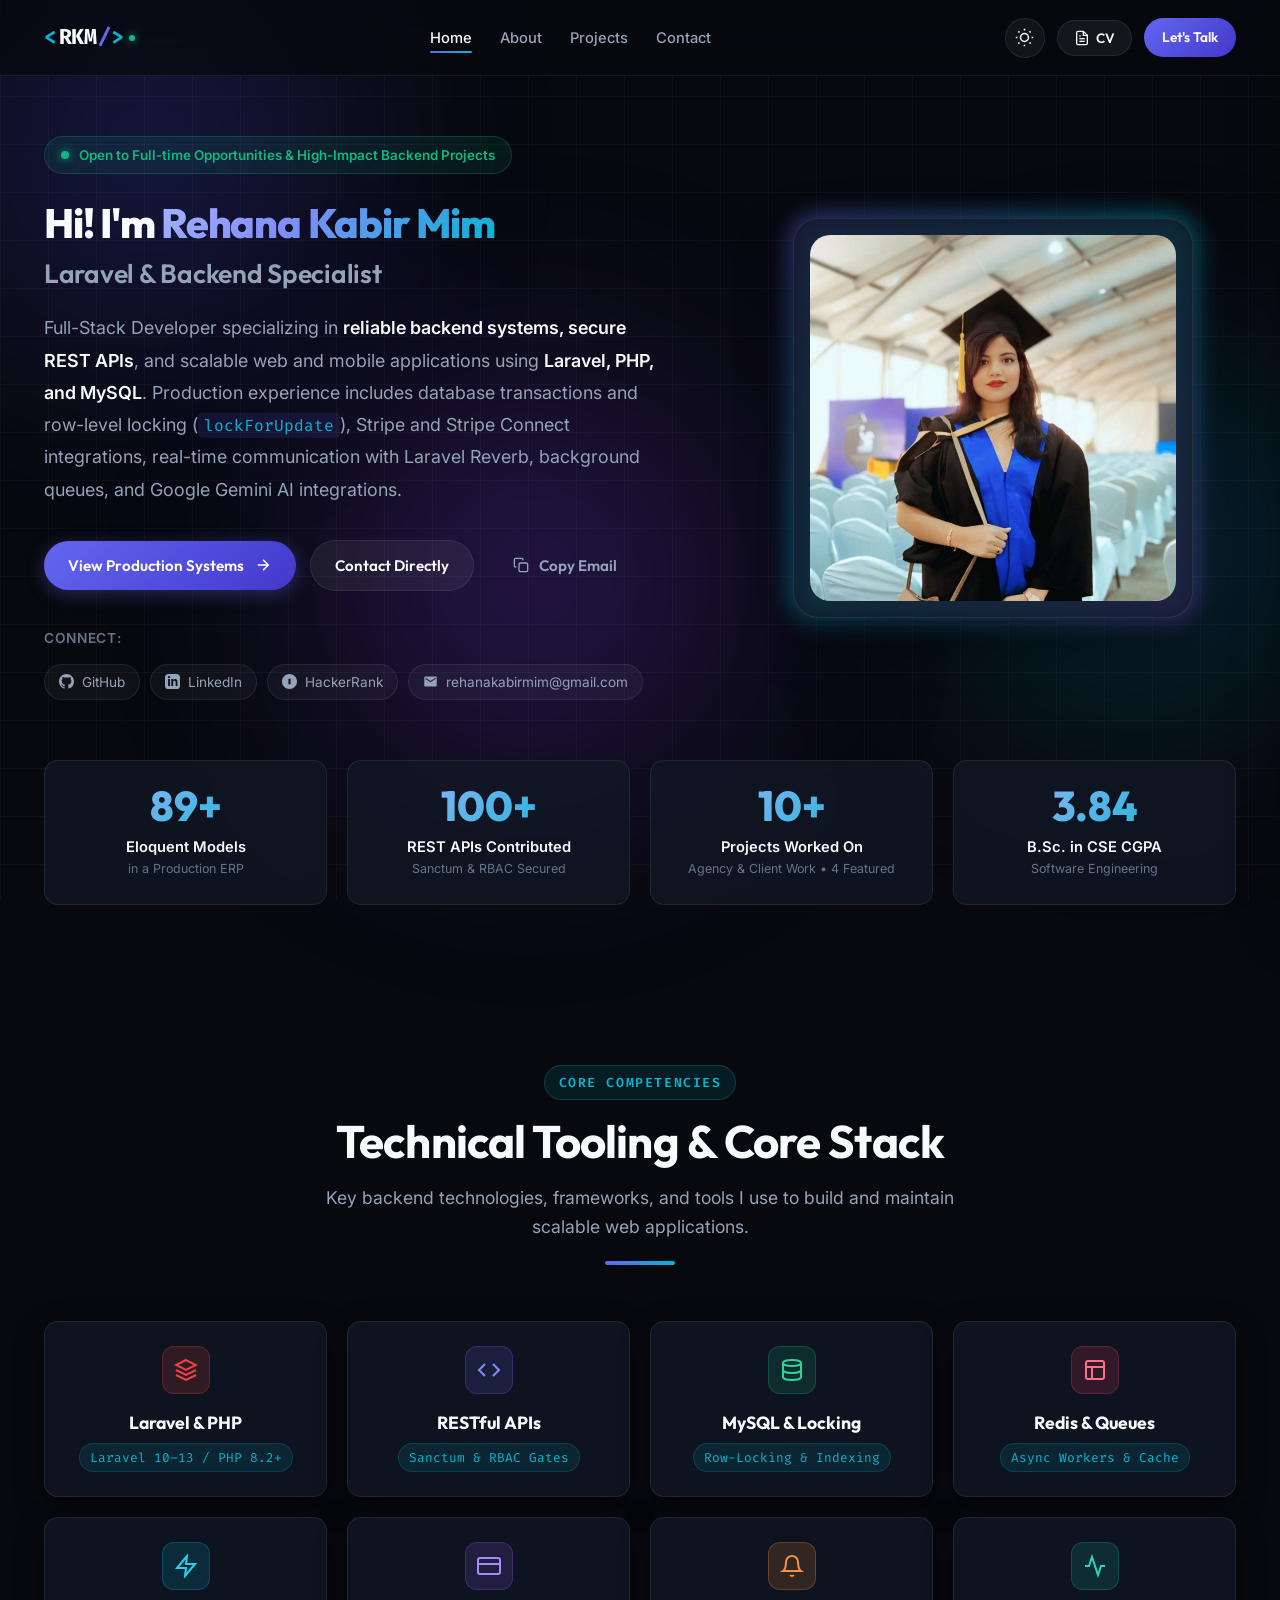
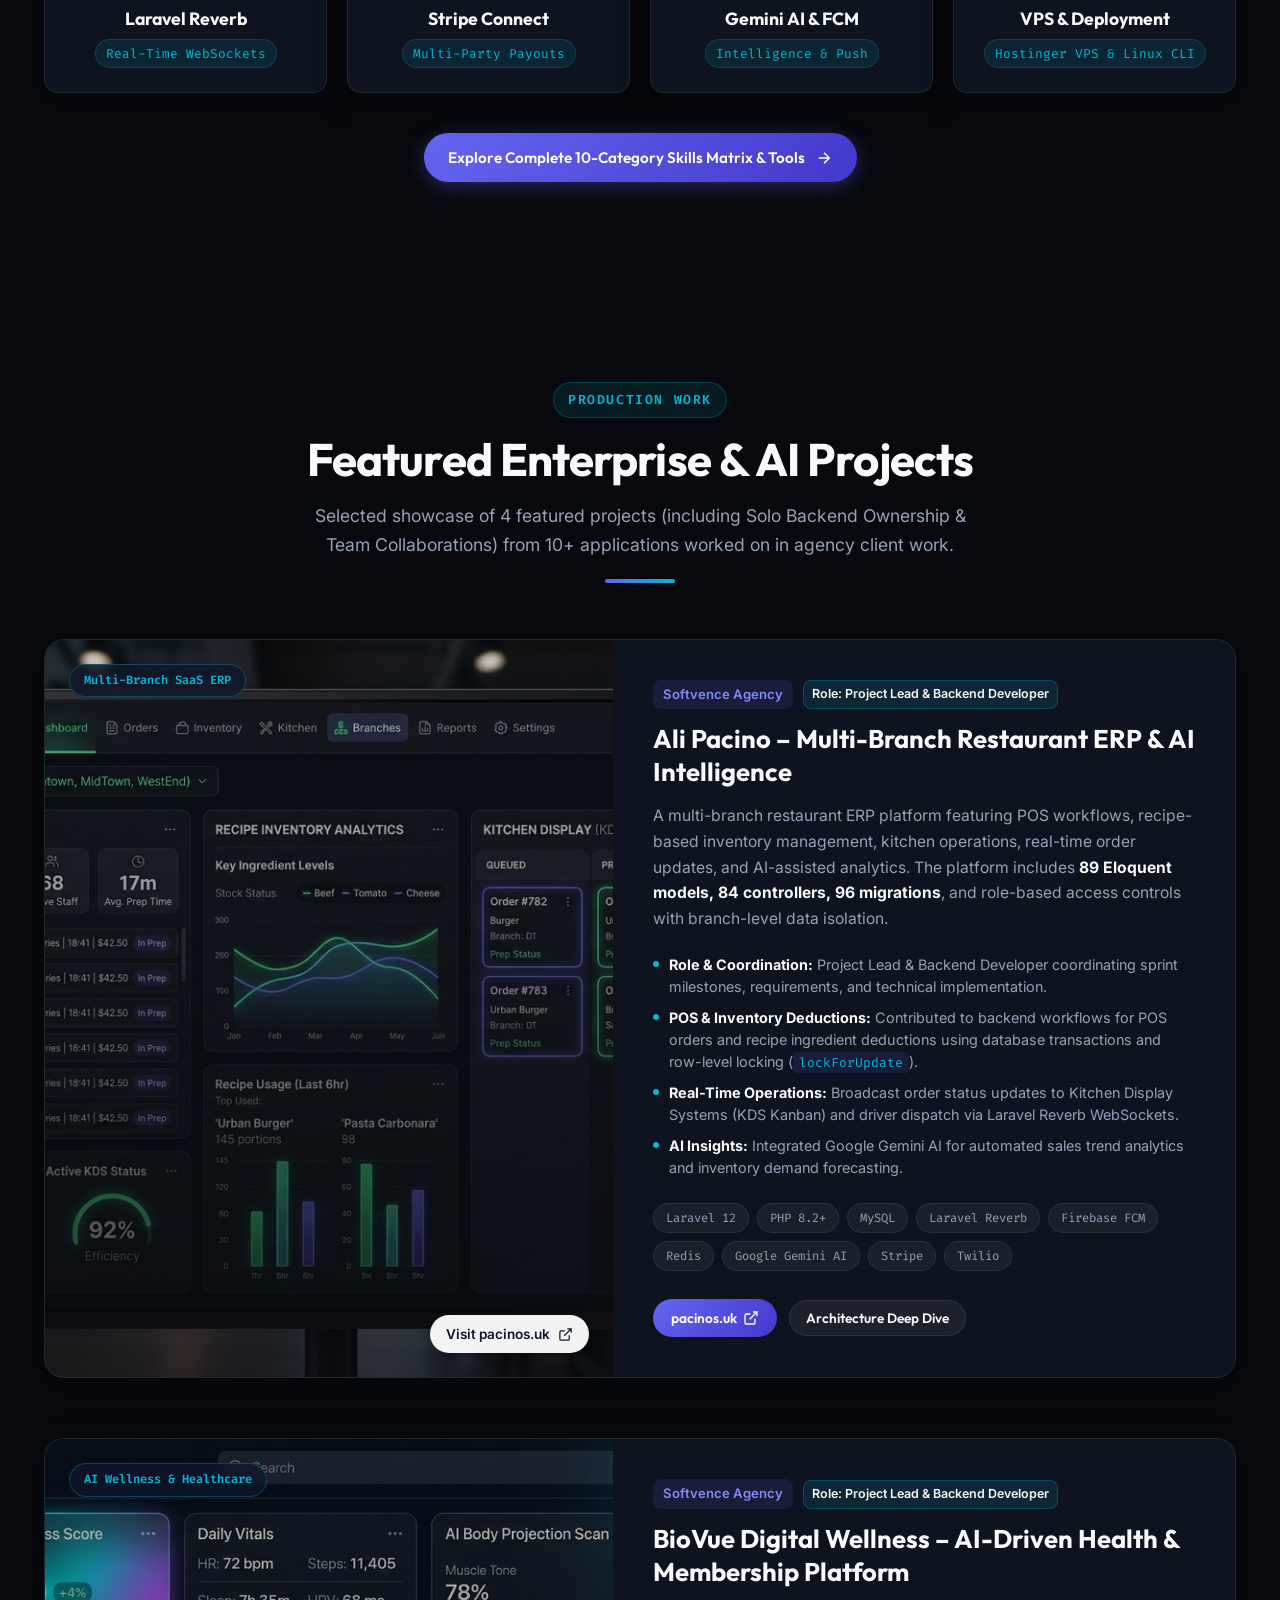
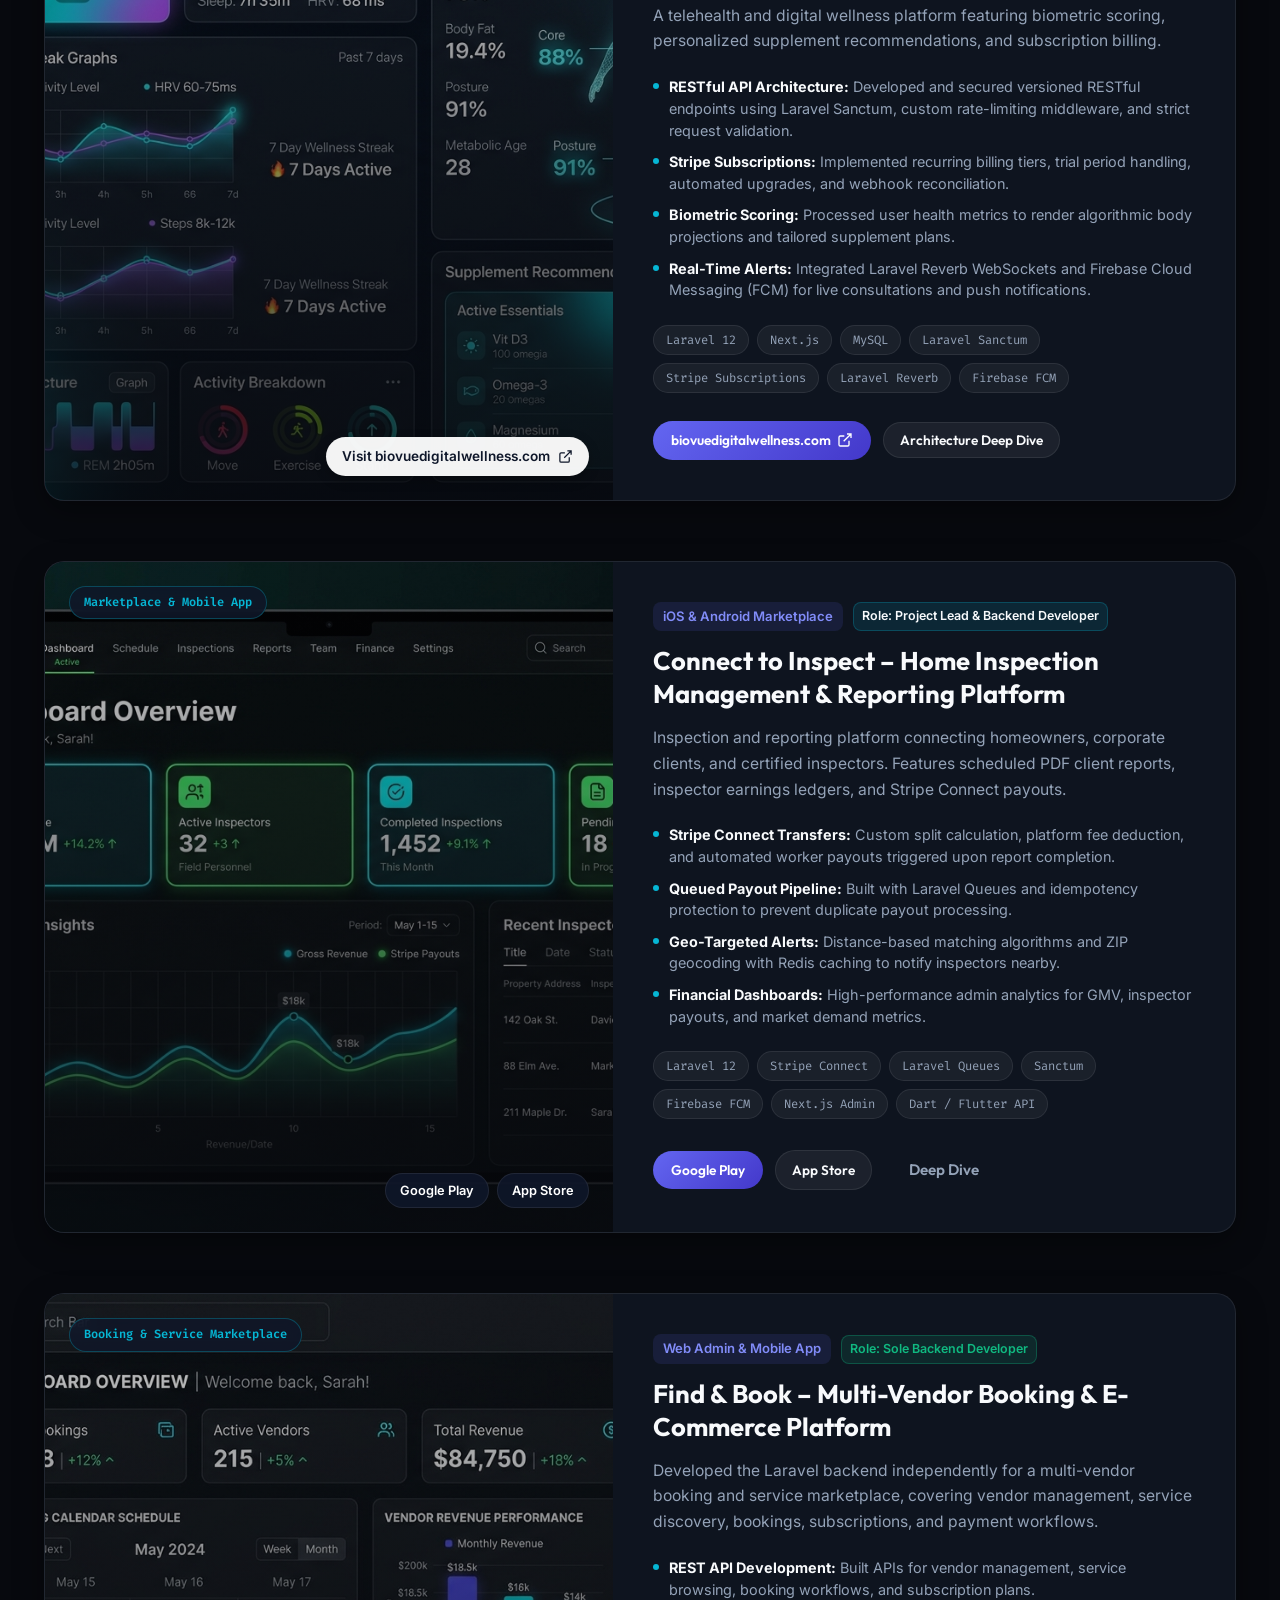
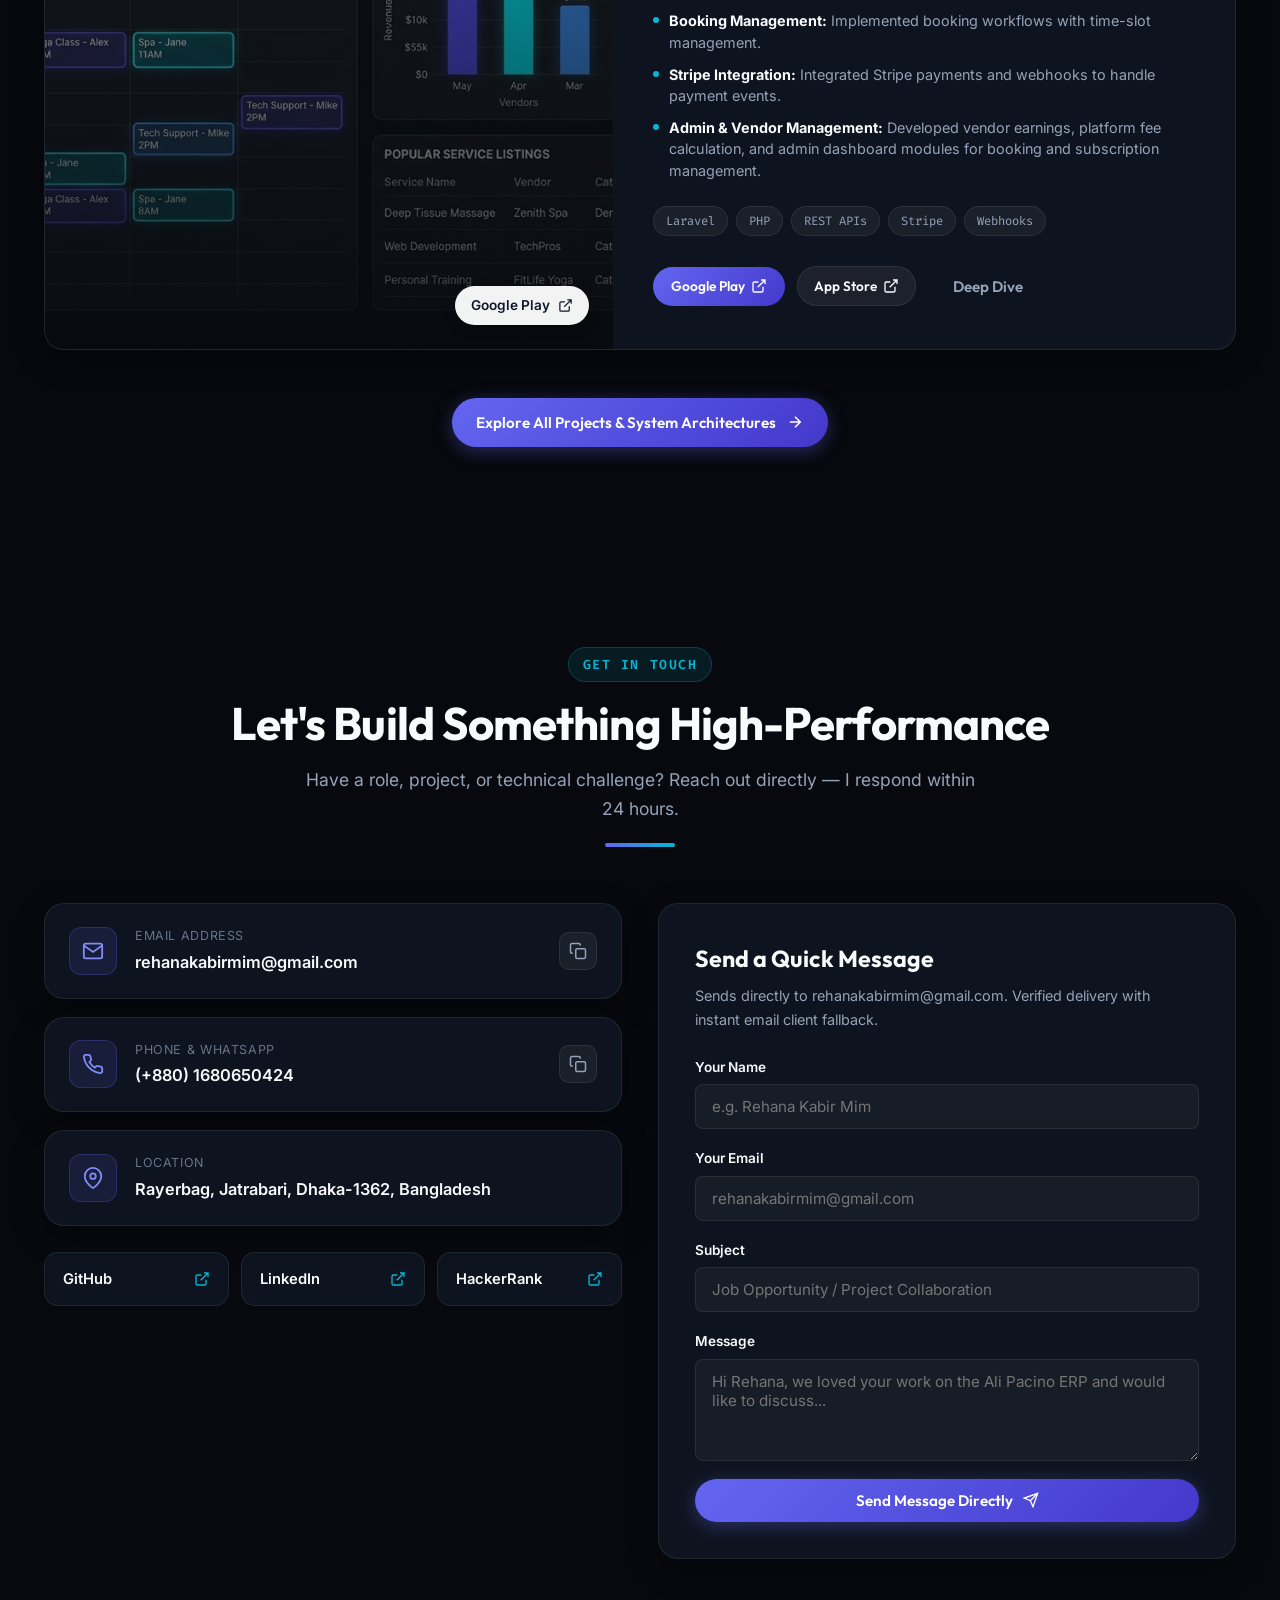
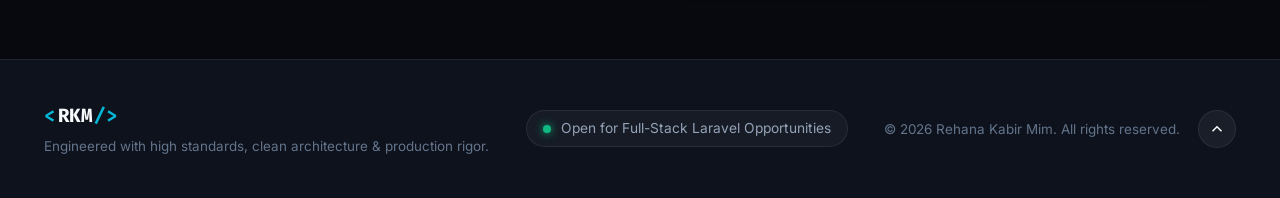
==== index.html @ 61c9c4a6 "first commit" ====
<!DOCTYPE html>
<html lang="en" data-theme="dark">
<head>
  <script>
    (function() {
      try {
        var theme = localStorage.getItem('rkm_theme_v2') || 'dark';
        document.documentElement.setAttribute('data-theme', theme);
      } catch (e) {
        document.documentElement.setAttribute('data-theme', 'dark');
      }
    })();
  </script>
  <meta charset="UTF-8">
  <meta name="viewport" content="width=device-width, initial-scale=1.0">
  <title>Rehana Kabir Mim | Full-Stack & Laravel Backend Specialist</title>
  <meta name="description" content="Portfolio of Rehana Kabir Mim - Full-Stack Developer specializing in PHP, Laravel, REST APIs, MySQL, Stripe Connect, Laravel Reverb, Redis, and AI Integrations.">
  <meta name="keywords" content="Rehana Kabir Mim, Laravel Developer, PHP Developer, Full-Stack Developer, Backend Engineer, REST API, Stripe Connect, Laravel Reverb, MySQL, Dhaka, Bangladesh">
  <meta name="author" content="Rehana Kabir Mim">

  <link rel="canonical" href="https://rehanakabirmim.github.io/portfolio_up/">

  <!-- Open Graph / Meta for Social Sharing -->
  <meta property="og:type" content="website">
  <meta property="og:url" content="https://rehanakabirmim.github.io/portfolio_up/">
  <meta property="og:title" content="Rehana Kabir Mim | Full-Stack & Laravel Backend Specialist">
  <meta property="og:description" content="Production-ready Laravel Backends, Real-time Systems, Stripe Connect, and Scalable APIs.">
  <meta property="og:image" content="https://rehanakabirmim.github.io/portfolio_up/assets/images/avatar.jpg">

  <!-- Twitter Card Tags -->
  <meta name="twitter:card" content="summary_large_image">
  <meta name="twitter:url" content="https://rehanakabirmim.github.io/portfolio_up/">
  <meta name="twitter:title" content="Rehana Kabir Mim | Full-Stack & Laravel Backend Specialist">
  <meta name="twitter:description" content="Production-ready Laravel Backends, Real-time Systems, Stripe Connect, and Scalable APIs.">
  <meta name="twitter:image" content="https://rehanakabirmim.github.io/portfolio_up/assets/images/avatar.jpg">

  <!-- Favicon -->
  <link rel="icon" type="image/svg+xml" href="data:image/svg+xml,<svg xmlns='http://www.w3.org/2000/svg' viewBox='0 0 100 100'><text y='.9em' font-size='85' font-weight='bold' fill='%236366f1'>&lt;M/&gt;</text></svg>">

  <!-- Google Fonts -->
  <link rel="preconnect" href="https://fonts.googleapis.com">
  <link rel="preconnect" href="https://fonts.gstatic.com" crossorigin>
  <link href="https://fonts.googleapis.com/css2?family=Fira+Code:wght@400;500;600&family=Inter:wght@300;400;500;600;700&family=Outfit:wght@500;600;700;800&display=swap" rel="stylesheet">

  <!-- Main Stylesheet -->
  <link rel="stylesheet" href="style.css">

  <!-- JSON-LD Structured Data for SEO -->
  <script type="application/ld+json">
  {
    "@context": "https://schema.org",
    "@type": "Person",
    "name": "Rehana Kabir Mim",
    "jobTitle": "Full-Stack Developer | Laravel & Backend Specialist",
    "address": {
      "@type": "PostalAddress",
      "addressLocality": "Dhaka",
      "addressRegion": "Dhaka-1362",
      "addressCountry": "Bangladesh"
    },
    "email": "rehanakabirmim@gmail.com",
    "telephone": "+8801680650424",
    "url": "https://rehanakabirmim.github.io/portfolio_up/",
    "sameAs": [
      "https://github.com/rehanakabirmim",
      "https://www.linkedin.com/in/rehana-kabir-mim-63bb6623a",
      "https://www.hackerrank.com/rehanakabirmim"
    ],
    "alumniOf": {
      "@type": "CollegeOrUniversity",
      "name": "Stamford University Bangladesh"
    }
  }
  </script>
</head>
<body>
  <!-- Ambient Background Canvas / Gradients -->
  <div class="ambient-glow glow-1" aria-hidden="true"></div>
  <div class="ambient-glow glow-2" aria-hidden="true"></div>
  <div class="ambient-glow glow-3" aria-hidden="true"></div>
  <div class="bg-grid-pattern" aria-hidden="true"></div>

  <!-- HEADER / NAVBAR -->
  <header class="site-header" id="header">
    <div class="container header-container">
      <a href="#hero" class="brand-logo" id="brand-logo" aria-label="Rehana Kabir Mim Home">
        <span class="logo-bracket">&lt;</span>
        <span class="logo-text">RKM</span>
        <span class="logo-slash">/</span>
        <span class="logo-bracket">&gt;</span>
        <span class="logo-pulse" aria-hidden="true"></span>
      </a>

      <!-- Desktop Navigation -->
      <nav class="nav-menu" id="nav-menu" aria-label="Main Navigation">
        <ul class="nav-list">
          <li><a href="index.html" class="nav-link active">Home</a></li>
          <li><a href="about.html" class="nav-link">About</a></li>
          <li><a href="projects.html" class="nav-link">Projects</a></li>
          <li><a href="contact.html" class="nav-link">Contact</a></li>
        </ul>
      </nav>

      <!-- Header Actions -->
      <div class="header-actions">
        <!-- Theme Toggle -->
        <button class="theme-toggle-btn" id="theme-toggle" aria-label="Toggle Light/Dark Theme">
          <svg class="sun-icon" viewBox="0 0 24 24" fill="none" stroke="currentColor" stroke-width="2"><circle cx="12" cy="12" r="5"/><path d="M12 1v2M12 21v2M4.22 4.22l1.42 1.42M18.36 18.36l1.42 1.42M1 12h2M21 12h2M4.22 19.78l1.42-1.42M18.36 5.64l1.42-1.42"/></svg>
          <svg class="moon-icon" viewBox="0 0 24 24" fill="none" stroke="currentColor" stroke-width="2"><path d="M21 12.79A9 9 0 1111.21 3 7 7 0 0021 12.79z"/></svg>
        </button>

        <!-- Quick Resume Modal Trigger -->
        <button class="btn btn-secondary-sm" id="view-resume-btn">
          <svg class="icon-sm" viewBox="0 0 24 24" fill="none" stroke="currentColor" stroke-width="2"><path d="M14 2H6a2 2 0 0 0-2 2v16a2 2 0 0 0 2 2h12a2 2 0 0 0 2-2V8z"/><polyline points="14 2 14 8 20 8"/><line x1="16" y1="13" x2="8" y2="13"/><line x1="16" y1="17" x2="8" y2="17"/><polyline points="10 9 9 9 8 9"/></svg>
          <span>CV</span>
        </button>

        <a href="contact.html" class="btn btn-primary-sm">
          <span>Let's Talk</span>
        </a>

        <!-- Mobile Hamburger Toggle -->
        <button class="hamburger-btn" id="hamburger-btn" aria-label="Open Mobile Menu" aria-expanded="false">
          <span class="bar"></span>
          <span class="bar"></span>
          <span class="bar"></span>
        </button>
      </div>
    </div>
  </header>

  <!-- Mobile Drawer Menu -->
  <div class="mobile-drawer" id="mobile-drawer" role="dialog" aria-modal="true" aria-label="Mobile Navigation Menu" aria-hidden="true">
    <div class="drawer-header">
      <div class="brand-logo">
        <span class="logo-bracket">&lt;</span><span class="logo-text">RKM</span><span class="logo-bracket">/&gt;</span>
      </div>
      <button class="close-drawer-btn" id="close-drawer-btn" aria-label="Close menu">&times;</button>
    </div>
    <ul class="mobile-nav-list">
      <li><a href="index.html" class="mobile-nav-link active">Home</a></li>
      <li><a href="about.html" class="mobile-nav-link">About</a></li>
      <li><a href="projects.html" class="mobile-nav-link">Projects</a></li>
      <li><a href="contact.html" class="mobile-nav-link">Contact</a></li>
    </ul>
    <div class="drawer-footer">
      <button class="btn btn-primary w-full" id="mobile-resume-btn">View Full Resume</button>
      <div class="drawer-socials">
        <a href="https://github.com/rehanakabirmim" target="_blank" rel="noopener" aria-label="GitHub">GitHub</a>
        <a href="https://www.linkedin.com/in/rehana-kabir-mim-63bb6623a" target="_blank" rel="noopener" aria-label="LinkedIn">LinkedIn</a>
      </div>
    </div>
  </div>
  <div class="drawer-overlay" id="drawer-overlay"></div>

  <!-- MAIN CONTENT -->
  <main>
    <!-- HERO SECTION -->
    <section class="hero-section" id="hero">
      <div class="container hero-container">
        <div class="hero-content">
          <!-- Availability Tag -->
          <div class="status-badge">
            <span class="status-dot"></span>
            <span class="status-text">Open to Full-time Opportunities & High-Impact Backend Projects</span>
          </div>

          <h1 class="hero-title">
            <span class="hero-title-name">Hi! I'm <span class="gradient-text">Rehana Kabir Mim</span></span>
            <span class="sub-headline">Laravel & Backend Specialist</span>
          </h1>

          <p class="hero-desc">
            Full-Stack Developer specializing in <strong>reliable backend systems, secure REST APIs</strong>, and scalable web and mobile applications using <strong>Laravel, PHP, and MySQL</strong>. Production experience includes database transactions and row-level locking (<code>lockForUpdate</code>), Stripe and Stripe Connect integrations, real-time communication with Laravel Reverb, background queues, and Google Gemini AI integrations.
          </p>

          <!-- Action Buttons -->
          <div class="hero-cta-group">
            <a href="projects.html" class="btn btn-primary btn-glow">
              <span>View Production Systems</span>
              <svg class="btn-arrow" viewBox="0 0 24 24" fill="none" stroke="currentColor" stroke-width="2"><path d="M5 12h14M12 5l7 7-7 7"/></svg>
            </a>
            <a href="contact.html" class="btn btn-secondary">
              <span>Contact Directly</span>
            </a>
            <button class="btn btn-ghost" id="quick-copy-email-btn" title="Click to copy email">
              <svg class="icon-sm" viewBox="0 0 24 24" fill="none" stroke="currentColor" stroke-width="2"><rect x="9" y="9" width="13" height="13" rx="2" ry="2"/><path d="M5 15H4a2 2 0 0 1-2-2V4a2 2 0 0 1 2-2h9a2 2 0 0 1 2 2v1"/></svg>
              <span>Copy Email</span>
            </button>
          </div>

          <!-- Social Links Strip -->
          <div class="hero-social-strip">
            <span class="social-label">Connect:</span>
            <div class="social-links">
              <a href="https://github.com/rehanakabirmim" target="_blank" rel="noopener" class="social-pill" title="GitHub Profile">
                <svg viewBox="0 0 24 24" fill="currentColor"><path d="M12 0C5.37 0 0 5.37 0 12c0 5.31 3.435 9.795 8.205 11.385.6.105.825-.255.825-.57 0-.285-.015-1.23-.015-2.235-3.015.555-3.795-.735-4.035-1.41-.135-.345-.72-1.41-1.23-1.695-.42-.225-1.02-.78-.015-.795.945-.015 1.62.87 1.845 1.23 1.08 1.815 2.805 1.305 3.495.99.105-.78.42-1.305.765-1.605-2.67-.3-5.46-1.335-5.46-5.925 0-1.305.465-2.385 1.23-3.225-.12-.3-.54-1.53.12-3.18 0 0 1.005-.315 3.3 1.23.96-.27 1.98-.405 3-.405s2.04.135 3 .405c2.295-1.56 3.3-1.23 3.3-1.23.66 1.65.24 2.88.12 3.18.765.84 1.23 1.905 1.23 3.225 0 4.605-2.805 5.625-5.475 5.925.435.375.81 1.095.81 2.22 0 1.605-.015 2.895-.015 3.3 0 .315.225.69.825.57A12.02 12.02 0 0024 12c0-6.63-5.37-12-12-12z"/></svg>
                <span>GitHub</span>
              </a>
              <a href="https://www.linkedin.com/in/rehana-kabir-mim-63bb6623a" target="_blank" rel="noopener" class="social-pill" title="LinkedIn Profile">
                <svg viewBox="0 0 24 24" fill="currentColor"><path d="M19 0h-14c-2.761 0-5 2.239-5 5v14c0 2.761 2.239 5 5 5h14c2.762 0 5-2.239 5-5v-14c0-2.761-2.238-5-5-5zm-11 19h-3v-11h3v11zm-1.5-12.268c-.966 0-1.75-.79-1.75-1.764s.784-1.764 1.75-1.764 1.75.79 1.75 1.764-.783 1.764-1.75 1.764zm13.5 12.268h-3v-5.604c0-3.368-4-3.113-4 0v5.604h-3v-11h3v1.765c1.396-2.586 7-2.777 7 2.476v6.759z"/></svg>
                <span>LinkedIn</span>
              </a>
              <a href="https://www.hackerrank.com/rehanakabirmim" target="_blank" rel="noopener" class="social-pill" title="HackerRank Profile">
                <svg viewBox="0 0 24 24" fill="currentColor"><path d="M12 0C5.373 0 0 5.373 0 12s5.373 12 12 12 12-5.373 12-12S18.627 0 12 0zm1.757 16.242h-3.514V7.758h3.514v8.484z"/></svg>
                <span>HackerRank</span>
              </a>
              <a href="mailto:rehanakabirmim@gmail.com" class="social-pill" title="Direct Email">
                <svg viewBox="0 0 24 24" fill="currentColor"><path d="M20 4H4c-1.1 0-1.99.9-1.99 2L2 18c0 1.1.9 2 2 2h16c1.1 0 2-.9 2-2V6c0-1.1-.9-2-2-2zm0 4l-8 5-8-5V6l8 5 8-5v2z"/></svg>
                <span>rehanakabirmim@gmail.com</span>
              </a>
            </div>
          </div>
        </div>

        <!-- Hero Visual Avatar Card -->
        <div class="hero-visual">
          <div class="avatar-card-wrapper">
            <div class="avatar-border-glow"></div>
            <div class="avatar-card">
              <div class="avatar-image-box">
                <img src="assets/images/avatar.jpg" alt="Rehana Kabir Mim - Laravel Specialist" class="avatar-img" width="360" height="360" loading="eager">
              </div>
            </div>
          </div>
        </div>
      </div>

      <!-- Quick Metrics Strip -->
      <div class="container hero-stats-container">
        <div class="stats-grid">
          <div class="stat-card">
            <div class="stat-number" data-target="89">89+</div>
            <div class="stat-meta">
              <span class="stat-title">Eloquent Models</span>
              <span class="stat-sub">in a Production ERP</span>
            </div>
          </div>
          <div class="stat-card">
            <div class="stat-number" data-target="100">100+</div>
            <div class="stat-meta">
              <span class="stat-title">REST APIs Contributed</span>
              <span class="stat-sub">Sanctum & RBAC Secured</span>
            </div>
          </div>
          <div class="stat-card">
            <div class="stat-number" data-target="10">10+</div>
            <div class="stat-meta">
              <span class="stat-title">Projects Worked On</span>
              <span class="stat-sub">Agency & Client Work • 4 Featured</span>
            </div>
          </div>
          <div class="stat-card">
            <div class="stat-number">3.84</div>
            <div class="stat-meta">
              <span class="stat-title">B.Sc. in CSE CGPA</span>
              <span class="stat-sub">Software Engineering</span>
            </div>
          </div>
        </div>
      </div>
    </section>

    <!-- TECHNICAL SKILLS MATRIX -->
    <section class="section skills-section" id="skills">
      <div class="container">
        <div class="section-header text-center">
          <span class="section-tag">CORE COMPETENCIES</span>
          <h2 class="section-title">Technical Tooling & Core Stack</h2>
          <p class="section-desc">Key backend technologies, frameworks, and tools I use to build and maintain scalable web applications.</p>
          <div class="section-divider"></div>
        </div>

        <!-- Sleek Core Stack Grid -->
        <div class="core-stack-grid">
          <div class="core-stack-card glass-panel">
            <div class="core-stack-icon laravel-color">
              <svg viewBox="0 0 24 24" fill="none" stroke="currentColor" stroke-width="2"><path d="M12 2L2 7l10 5 10-5-10-5zM2 17l10 5 10-5M2 12l10 5 10-5"/></svg>
            </div>
            <h4>Laravel & PHP</h4>
            <span class="core-stack-tag">Laravel 10–13 / PHP 8.2+</span>
          </div>

          <div class="core-stack-card glass-panel">
            <div class="core-stack-icon api-color">
              <svg viewBox="0 0 24 24" fill="none" stroke="currentColor" stroke-width="2"><polyline points="16 18 22 12 16 6"/><polyline points="8 6 2 12 8 18"/></svg>
            </div>
            <h4>RESTful APIs</h4>
            <span class="core-stack-tag">Sanctum & RBAC Gates</span>
          </div>

          <div class="core-stack-card glass-panel">
            <div class="core-stack-icon db-color">
              <svg viewBox="0 0 24 24" fill="none" stroke="currentColor" stroke-width="2"><ellipse cx="12" cy="5" rx="9" ry="3"/><path d="M21 12c0 1.66-4 3-9 3s-9-1.34-9-3"/><path d="M3 5v14c0 1.66 4 3 9 3s9-1.34 9-3V5"/></svg>
            </div>
            <h4>MySQL & Locking</h4>
            <span class="core-stack-tag">Row-Locking & Indexing</span>
          </div>

          <div class="core-stack-card glass-panel">
            <div class="core-stack-icon redis-color">
              <svg viewBox="0 0 24 24" fill="none" stroke="currentColor" stroke-width="2"><rect x="3" y="3" width="18" height="18" rx="2" ry="2"/><line x1="3" y1="9" x2="21" y2="9"/><line x1="9" y1="21" x2="9" y2="9"/></svg>
            </div>
            <h4>Redis & Queues</h4>
            <span class="core-stack-tag">Async Workers & Cache</span>
          </div>

          <div class="core-stack-card glass-panel">
            <div class="core-stack-icon reverb-color">
              <svg viewBox="0 0 24 24" fill="none" stroke="currentColor" stroke-width="2"><path d="M13 2L3 14h9l-1 8 10-12h-9l1-8z"/></svg>
            </div>
            <h4>Laravel Reverb</h4>
            <span class="core-stack-tag">Real-Time WebSockets</span>
          </div>

          <div class="core-stack-card glass-panel">
            <div class="core-stack-icon stripe-color">
              <svg viewBox="0 0 24 24" fill="none" stroke="currentColor" stroke-width="2"><rect x="1" y="4" width="22" height="16" rx="2" ry="2"/><line x1="1" y1="10" x2="23" y2="10"/></svg>
            </div>
            <h4>Stripe Connect</h4>
            <span class="core-stack-tag">Multi-Party Payouts</span>
          </div>

          <div class="core-stack-card glass-panel">
            <div class="core-stack-icon fcm-color">
              <svg viewBox="0 0 24 24" fill="none" stroke="currentColor" stroke-width="2"><path d="M18 8A6 6 0 0 0 6 8c0 7-3 9-3 9h18s-3-2-3-9"/><path d="M13.73 21a2 2 0 0 1-3.46 0"/></svg>
            </div>
            <h4>Gemini AI & FCM</h4>
            <span class="core-stack-tag">Intelligence & Push</span>
          </div>

          <div class="core-stack-card glass-panel">
            <div class="core-stack-icon docker-color">
              <svg viewBox="0 0 24 24" fill="none" stroke="currentColor" stroke-width="2"><path d="M22 12h-4l-3 9L9 3l-3 9H2"/></svg>
            </div>
            <h4>VPS & Deployment</h4>
            <span class="core-stack-tag">Hostinger VPS & Linux CLI</span>
          </div>
        </div>

        <div style="margin-top: 40px;" class="text-center">
          <a href="about.html#skills" class="btn btn-primary btn-glow">
            <span>Explore Complete 10-Category Skills Matrix & Tools</span>
            <svg class="btn-arrow" viewBox="0 0 24 24" fill="none" stroke="currentColor" stroke-width="2"><path d="M5 12h14M12 5l7 7-7 7"/></svg>
          </a>
        </div>
      </div>
    </section>

    <!-- FEATURED PROJECTS SHOWCASE -->
    <section class="section projects-section" id="projects">
      <div class="container">
        <div class="section-header text-center">
          <span class="section-tag">PRODUCTION WORK</span>
          <h2 class="section-title">Featured Enterprise & AI Projects</h2>
          <p class="section-desc">Selected showcase of 4 featured projects (including Solo Backend Ownership & Team Collaborations) from 10+ applications worked on in agency client work.</p>
          <div class="section-divider"></div>
        </div>

        <div class="projects-grid">
          <!-- PROJECT 1: ALI PACINO -->
          <article class="project-card glass-panel" id="project-ali-pacino">
            <div class="project-img-box">
              <img src="assets/images/ali-pacino.jpg" alt="Ali Pacino Restaurant ERP Dashboard" class="project-img" loading="lazy">
              <div class="project-img-overlay">
                <span class="project-category-badge">Multi-Branch SaaS ERP</span>
                <a href="https://pacinos.uk/" target="_blank" rel="noopener" class="btn-live-preview" title="Visit Live Site">
                  <span>Visit pacinos.uk</span>
                  <svg viewBox="0 0 24 24" fill="none" stroke="currentColor" stroke-width="2"><path d="M18 13v6a2 2 0 0 1-2 2H5a2 2 0 0 1-2-2V8a2 2 0 0 1 2-2h6M15 3h6v6M10 14L21 3"/></svg>
                </a>
              </div>
            </div>

            <div class="project-content">
              <div class="project-meta-strip">
                <span class="company-badge">Softvence Agency</span>
                <span class="role-badge">Role: Project Lead & Backend Developer</span>
              </div>

              <h3 class="project-title">
                <a href="https://pacinos.uk/" target="_blank" rel="noopener">Ali Pacino – Multi-Branch Restaurant ERP & AI Intelligence</a>
              </h3>

              <p class="project-summary">
                A multi-branch restaurant ERP platform featuring POS workflows, recipe-based inventory management, kitchen operations, real-time order updates, and AI-assisted analytics. The platform includes <strong>89 Eloquent models, 84 controllers, 96 migrations</strong>, and role-based access controls with branch-level data isolation.
              </p>

              <!-- Key Achievements & Contribution -->
              <div class="project-highlights-box">
                <div class="highlight-bullet">
                  <span class="bullet-dot"></span>
                  <span><strong>Role & Coordination:</strong> Project Lead & Backend Developer coordinating sprint milestones, requirements, and technical implementation.</span>
                </div>
                <div class="highlight-bullet">
                  <span class="bullet-dot"></span>
                  <span><strong>POS & Inventory Deductions:</strong> Contributed to backend workflows for POS orders and recipe ingredient deductions using database transactions and row-level locking (<code>lockForUpdate</code>).</span>
                </div>
                <div class="highlight-bullet">
                  <span class="bullet-dot"></span>
                  <span><strong>Real-Time Operations:</strong> Broadcast order status updates to Kitchen Display Systems (KDS Kanban) and driver dispatch via Laravel Reverb WebSockets.</span>
                </div>
                <div class="highlight-bullet">
                  <span class="bullet-dot"></span>
                  <span><strong>AI Insights:</strong> Integrated Google Gemini AI for automated sales trend analytics and inventory demand forecasting.</span>
                </div>
              </div>

              <!-- Tech Stack Badges -->
              <div class="project-tech-stack">
                <span class="tech-pill">Laravel 12</span>
                <span class="tech-pill">PHP 8.2+</span>
                <span class="tech-pill">MySQL</span>
                <span class="tech-pill">Laravel Reverb</span>
                <span class="tech-pill">Firebase FCM</span>
                <span class="tech-pill">Redis</span>
                <span class="tech-pill">Google Gemini AI</span>
                <span class="tech-pill">Stripe</span>
                <span class="tech-pill">Twilio</span>
              </div>

              <div class="project-actions">
                <a href="https://pacinos.uk/" target="_blank" rel="noopener" class="btn btn-primary-sm">
                  <span>pacinos.uk</span>
                  <svg class="icon-sm" viewBox="0 0 24 24" fill="none" stroke="currentColor" stroke-width="2"><path d="M18 13v6a2 2 0 0 1-2 2H5a2 2 0 0 1-2-2V8a2 2 0 0 1 2-2h6M15 3h6v6M10 14L21 3"/></svg>
                </a>
                <button class="btn btn-secondary-sm modal-trigger" data-project="ali-pacino">
                  <span>Architecture Deep Dive</span>
                </button>
              </div>
            </div>
          </article>

                    <!-- PROJECT 2: BIOVUE DIGITAL WELLNESS -->
          <article class="project-card glass-panel" id="project-biovue">
            <div class="project-img-box">
              <img src="assets/images/biovue.jpg" alt="BioVue Digital Wellness Platform" class="project-img" loading="lazy">
              <div class="project-img-overlay">
                <span class="project-category-badge">AI Wellness & Healthcare</span>
                <a href="https://biovuedigitalwellness.com/" target="_blank" rel="noopener" class="btn-live-preview" title="Visit Live Site">
                  <span>Visit biovuedigitalwellness.com</span>
                  <svg viewBox="0 0 24 24" fill="none" stroke="currentColor" stroke-width="2"><path d="M18 13v6a2 2 0 0 1-2 2H5a2 2 0 0 1-2-2V8a2 2 0 0 1 2-2h6M15 3h6v6M10 14L21 3"/></svg>
                </a>
              </div>
            </div>

            <div class="project-content">
              <div class="project-meta-strip">
                <span class="company-badge">Softvence Agency</span>
                <span class="role-badge">Role: Project Lead & Backend Developer</span>
              </div>

              <h3 class="project-title">
                <a href="https://biovuedigitalwellness.com/" target="_blank" rel="noopener">BioVue Digital Wellness – AI-Driven Health & Membership Platform</a>
              </h3>

              <p class="project-summary">
                A telehealth and digital wellness platform featuring biometric scoring, personalized supplement recommendations, and subscription billing.
              </p>

              <div class="project-highlights-box">
                <div class="highlight-bullet">
                  <span class="bullet-dot"></span>
                  <span><strong>RESTful API Architecture:</strong> Developed and secured versioned RESTful endpoints using Laravel Sanctum, custom rate-limiting middleware, and strict request validation.</span>
                </div>
                <div class="highlight-bullet">
                  <span class="bullet-dot"></span>
                  <span><strong>Stripe Subscriptions:</strong> Implemented recurring billing tiers, trial period handling, automated upgrades, and webhook reconciliation.</span>
                </div>
                <div class="highlight-bullet">
                  <span class="bullet-dot"></span>
                  <span><strong>Biometric Scoring:</strong> Processed user health metrics to render algorithmic body projections and tailored supplement plans.</span>
                </div>
                <div class="highlight-bullet">
                  <span class="bullet-dot"></span>
                  <span><strong>Real-Time Alerts:</strong> Integrated Laravel Reverb WebSockets and Firebase Cloud Messaging (FCM) for live consultations and push notifications.</span>
                </div>
              </div>

              <div class="project-tech-stack">
                <span class="tech-pill">Laravel 12</span>
                <span class="tech-pill">Next.js</span>
                <span class="tech-pill">MySQL</span>
                <span class="tech-pill">Laravel Sanctum</span>
                <span class="tech-pill">Stripe Subscriptions</span>
                <span class="tech-pill">Laravel Reverb</span>
                <span class="tech-pill">Firebase FCM</span>
              </div>

              <div class="project-actions">
                <a href="https://biovuedigitalwellness.com/" target="_blank" rel="noopener" class="btn btn-primary-sm">
                  <span>biovuedigitalwellness.com</span>
                  <svg class="icon-sm" viewBox="0 0 24 24" fill="none" stroke="currentColor" stroke-width="2"><path d="M18 13v6a2 2 0 0 1-2 2H5a2 2 0 0 1-2-2V8a2 2 0 0 1 2-2h6M15 3h6v6M10 14L21 3"/></svg>
                </a>
                <button class="btn btn-secondary-sm modal-trigger" data-project="biovue">
                  <span>Architecture Deep Dive</span>
                </button>
              </div>
            </div>
          </article>

          <!-- PROJECT 3: CONNECT TO INSPECT -->
          <article class="project-card glass-panel" id="project-neumera">
            <div class="project-img-box">
              <img src="assets/images/connect-to-inspect.png" alt="Connect to Inspect - Home Inspection Management & Reporting Platform" class="project-img" loading="lazy">
              <div class="project-img-overlay">
                <span class="project-category-badge">Marketplace & Mobile App</span>
                <div class="app-store-links-overlay">
                  <a href="https://play.google.com/store/apps/details?id=com.connecttoinspect.app" target="_blank" rel="noopener" class="btn-store" title="Google Play Store">Google Play</a>
                  <a href="https://apps.apple.com/us/app/connect-to-inspect/id6786938827" target="_blank" rel="noopener" class="btn-store" title="Apple App Store">App Store</a>
                </div>
              </div>
            </div>

            <div class="project-content">
              <div class="project-meta-strip">
                <span class="company-badge">iOS & Android Marketplace</span>
                <span class="role-badge">Role: Project Lead & Backend Developer</span>
              </div>

              <h3 class="project-title">
                Connect to Inspect – Home Inspection Management & Reporting Platform
              </h3>

              <p class="project-summary">
                Inspection and reporting platform connecting homeowners, corporate clients, and certified inspectors. Features scheduled PDF client reports, inspector earnings ledgers, and Stripe Connect payouts.
              </p>

              <div class="project-highlights-box">
                <div class="highlight-bullet">
                  <span class="bullet-dot"></span>
                  <span><strong>Stripe Connect Transfers:</strong> Custom split calculation, platform fee deduction, and automated worker payouts triggered upon report completion.</span>
                </div>
                <div class="highlight-bullet">
                  <span class="bullet-dot"></span>
                  <span><strong>Queued Payout Pipeline:</strong> Built with Laravel Queues and idempotency protection to prevent duplicate payout processing.</span>
                </div>
                <div class="highlight-bullet">
                  <span class="bullet-dot"></span>
                  <span><strong>Geo-Targeted Alerts:</strong> Distance-based matching algorithms and ZIP geocoding with Redis caching to notify inspectors nearby.</span>
                </div>
                <div class="highlight-bullet">
                  <span class="bullet-dot"></span>
                  <span><strong>Financial Dashboards:</strong> High-performance admin analytics for GMV, inspector payouts, and market demand metrics.</span>
                </div>
              </div>

              <div class="project-tech-stack">
                <span class="tech-pill">Laravel 12</span>
                <span class="tech-pill">Stripe Connect</span>
                <span class="tech-pill">Laravel Queues</span>
                <span class="tech-pill">Sanctum</span>
                <span class="tech-pill">Firebase FCM</span>
                <span class="tech-pill">Next.js Admin</span>
                <span class="tech-pill">Dart / Flutter API</span>
              </div>

              <div class="project-actions">
                <a href="https://play.google.com/store/apps/details?id=com.connecttoinspect.app" target="_blank" rel="noopener" class="btn btn-primary-sm">
                  <span>Google Play</span>
                </a>
                <a href="https://apps.apple.com/us/app/connect-to-inspect/id6786938827" target="_blank" rel="noopener" class="btn btn-secondary-sm">
                  <span>App Store</span>
                </a>
                <button class="btn btn-ghost modal-trigger" data-project="neumera">
                  <span>Deep Dive</span>
                </button>
              </div>
            </div>
          </article>

          <!-- PROJECT 4: FIND & BOOK (INDIVIDUAL / SOLO PROJECT) -->
          <article class="project-card glass-panel" id="project-find-book">
            <div class="project-img-box">
              <img src="assets/images/find-book.jpg" alt="Find & Book Multi-Vendor Booking & E-Commerce Platform" class="project-img" loading="lazy">
              <div class="project-img-overlay">
                <span class="project-category-badge">Booking & Service Marketplace</span>
                <a href="https://play.google.com/store/apps/details?id=com.findandbook.sireenshaban" target="_blank" rel="noopener" class="btn-live-preview" title="Visit Google Play Store">
                  <span>Google Play</span>
                  <svg viewBox="0 0 24 24" fill="none" stroke="currentColor" stroke-width="2"><path d="M18 13v6a2 2 0 0 1-2 2H5a2 2 0 0 1-2-2V8a2 2 0 0 1 2-2h6M15 3h6v6M10 14L21 3"/></svg>
                </a>
              </div>
            </div>

            <div class="project-content">
              <div class="project-meta-strip">
                <span class="company-badge">Web Admin & Mobile App</span>
                <span class="role-badge role-badge-solo">Role: Sole Backend Developer</span>
              </div>

              <h3 class="project-title">
                <a href="https://play.google.com/store/apps/details?id=com.findandbook.sireenshaban" target="_blank" rel="noopener">Find & Book – Multi-Vendor Booking & E-Commerce Platform</a>
              </h3>

              <p class="project-summary">
                Developed the Laravel backend independently for a multi-vendor booking and service marketplace, covering vendor management, service discovery, bookings, subscriptions, and payment workflows.
              </p>

              <div class="project-highlights-box">
                <div class="highlight-bullet">
                  <span class="bullet-dot"></span>
                  <span><strong>REST API Development:</strong> Built APIs for vendor management, service browsing, booking workflows, and subscription plans.</span>
                </div>
                <div class="highlight-bullet">
                  <span class="bullet-dot"></span>
                  <span><strong>Booking Management:</strong> Implemented booking workflows with time-slot management.</span>
                </div>
                <div class="highlight-bullet">
                  <span class="bullet-dot"></span>
                  <span><strong>Stripe Integration:</strong> Integrated Stripe payments and webhooks to handle payment events.</span>
                </div>
                <div class="highlight-bullet">
                  <span class="bullet-dot"></span>
                  <span><strong>Admin & Vendor Management:</strong> Developed vendor earnings, platform fee calculation, and admin dashboard modules for booking and subscription management.</span>
                </div>
              </div>

              <div class="project-tech-stack">
                <span class="tech-pill">Laravel</span>
                <span class="tech-pill">PHP</span>
                <span class="tech-pill">REST APIs</span>
                <span class="tech-pill">Stripe</span>
                <span class="tech-pill">Webhooks</span>
              </div>

              <div class="project-actions">
                <a href="https://play.google.com/store/apps/details?id=com.findandbook.sireenshaban" target="_blank" rel="noopener" class="btn btn-primary-sm">
                  <span>Google Play</span>
                  <svg class="icon-sm" viewBox="0 0 24 24" fill="none" stroke="currentColor" stroke-width="2"><path d="M18 13v6a2 2 0 0 1-2 2H5a2 2 0 0 1-2-2V8a2 2 0 0 1 2-2h6M15 3h6v6M10 14L21 3"/></svg>
                </a>
                <a href="https://apps.apple.com/us/app/find-book/id6761288062" target="_blank" rel="noopener" class="btn btn-secondary-sm">
                  <span>App Store</span>
                  <svg class="icon-sm" viewBox="0 0 24 24" fill="none" stroke="currentColor" stroke-width="2"><path d="M18 13v6a2 2 0 0 1-2 2H5a2 2 0 0 1-2-2V8a2 2 0 0 1 2-2h6M15 3h6v6M10 14L21 3"/></svg>
                </a>
                <button class="btn btn-ghost modal-trigger" data-project="find-book">
                  <span>Deep Dive</span>
                </button>
              </div>
            </div>
          </article>
        </div>
        <div class="text-center" style="margin-top: 48px;">
          <a href="projects.html" class="btn btn-primary btn-glow">
            <span>Explore All Projects & System Architectures</span>
            <svg class="btn-arrow" viewBox="0 0 24 24" fill="none" stroke="currentColor" stroke-width="2"><path d="M5 12h14M12 5l7 7-7 7"/></svg>
          </a>
        </div>
      </div>
    </section>

    <!-- CONTACT & DIRECT CONNECT -->
    <section class="section contact-section" id="contact">
      <div class="container">
        <div class="section-header text-center">
          <span class="section-tag">GET IN TOUCH</span>
          <h2 class="section-title">Let's Build Something High-Performance</h2>
          <p class="section-desc">Have a role, project, or technical challenge? Reach out directly — I respond within 24 hours.</p>
          <div class="section-divider"></div>
        </div>

        <div class="contact-grid">
          <!-- Contact Info Cards -->
          <div class="contact-cards-col">
            <div class="contact-info-card glass-panel" id="copy-email-card">
              <div class="contact-icon">
                <svg viewBox="0 0 24 24" fill="none" stroke="currentColor" stroke-width="2"><path d="M4 4h16c1.1 0 2 .9 2 2v12c0 1.1-.9 2-2 2H4c-1.1 0-2-.9-2-2V6c0-1.1.9-2 2-2z"/><polyline points="22,6 12,13 2,6"/></svg>
              </div>
              <div class="contact-text">
                <span class="contact-label">Email Address</span>
                <a href="mailto:rehanakabirmim@gmail.com" class="contact-val">rehanakabirmim@gmail.com</a>
              </div>
              <button class="copy-btn" data-copy="rehanakabirmim@gmail.com" title="Copy email">
                <svg viewBox="0 0 24 24" fill="none" stroke="currentColor" stroke-width="2"><rect x="9" y="9" width="13" height="13" rx="2" ry="2"/><path d="M5 15H4a2 2 0 0 1-2-2V4a2 2 0 0 1 2-2h9a2 2 0 0 1 2 2v1"/></svg>
              </button>
            </div>

            <div class="contact-info-card glass-panel" id="copy-phone-card">
              <div class="contact-icon">
                <svg viewBox="0 0 24 24" fill="none" stroke="currentColor" stroke-width="2"><path d="M22 16.92v3a2 2 0 0 1-2.18 2 19.79 19.79 0 0 1-8.63-3.07 19.5 19.5 0 0 1-6-6 19.79 19.79 0 0 1-3.07-8.67A2 2 0 0 1 4.11 2h3a2 2 0 0 1 2 1.72 12.84 12.84 0 0 0 .7 2.81 2 2 0 0 1-.45 2.11L8.09 9.91a16 16 0 0 0 6 6l1.27-1.27a2 2 0 0 1 2.11-.45 12.84 12.84 0 0 0 2.81.7A2 2 0 0 1 22 16.92z"/></svg>
              </div>
              <div class="contact-text">
                <span class="contact-label">Phone & WhatsApp</span>
                <a href="tel:+8801680650424" class="contact-val">(+880) 1680650424</a>
              </div>
              <button class="copy-btn" data-copy="+8801680650424" title="Copy phone number">
                <svg viewBox="0 0 24 24" fill="none" stroke="currentColor" stroke-width="2"><rect x="9" y="9" width="13" height="13" rx="2" ry="2"/><path d="M5 15H4a2 2 0 0 1-2-2V4a2 2 0 0 1 2-2h9a2 2 0 0 1 2 2v1"/></svg>
              </button>
            </div>

            <div class="contact-info-card glass-panel">
              <div class="contact-icon">
                <svg viewBox="0 0 24 24" fill="none" stroke="currentColor" stroke-width="2"><path d="M21 10c0 7-9 13-9 13s-9-6-9-13a9 9 0 0 1 18 0z"/><circle cx="12" cy="10" r="3"/></svg>
              </div>
              <div class="contact-text">
                <span class="contact-label">Location</span>
                <span class="contact-val">Rayerbag, Jatrabari, Dhaka-1362, Bangladesh</span>
              </div>
            </div>

            <!-- Profiles Strip -->
            <div class="contact-social-grid">
              <a href="https://github.com/rehanakabirmim" target="_blank" rel="noopener" class="contact-social-btn">
                <span>GitHub</span>
                <svg viewBox="0 0 24 24" fill="none" stroke="currentColor" stroke-width="2"><path d="M18 13v6a2 2 0 0 1-2 2H5a2 2 0 0 1-2-2V8a2 2 0 0 1 2-2h6M15 3h6v6M10 14L21 3"/></svg>
              </a>
              <a href="https://www.linkedin.com/in/rehana-kabir-mim-63bb6623a" target="_blank" rel="noopener" class="contact-social-btn">
                <span>LinkedIn</span>
                <svg viewBox="0 0 24 24" fill="none" stroke="currentColor" stroke-width="2"><path d="M18 13v6a2 2 0 0 1-2 2H5a2 2 0 0 1-2-2V8a2 2 0 0 1 2-2h6M15 3h6v6M10 14L21 3"/></svg>
              </a>
              <a href="https://www.hackerrank.com/rehanakabirmim" target="_blank" rel="noopener" class="contact-social-btn">
                <span>HackerRank</span>
                <svg viewBox="0 0 24 24" fill="none" stroke="currentColor" stroke-width="2"><path d="M18 13v6a2 2 0 0 1-2 2H5a2 2 0 0 1-2-2V8a2 2 0 0 1 2-2h6M15 3h6v6M10 14L21 3"/></svg>
              </a>
            </div>
          </div>

          <!-- Quick Interactive Message Form -->
          <div class="contact-form-col">
            <div class="contact-form-card glass-panel">
              <h3 class="form-title">Send a Quick Message</h3>
              <p class="form-subtitle">Sends directly to rehanakabirmim@gmail.com. Verified delivery with instant email client fallback.</p>
              
              <!-- Formspree endpoint connected to rehanakabirmim@gmail.com -->
              <form id="contact-form" class="contact-form" action="https://formspree.io/f/mqppakww" method="POST">
                <!-- Formspree Anti-Spam Honeypot Field -->
                <input type="text" name="_gotcha" style="display:none !important;" tabindex="-1" autocomplete="off" aria-hidden="true">

                <div class="form-group">
                  <label for="sender-name">Your Name</label>
                  <input type="text" id="sender-name" name="name" autocomplete="name" required placeholder="e.g. Rehana Kabir Mim">
                </div>

                <div class="form-group">
                  <label for="sender-email">Your Email</label>
                  <input type="email" id="sender-email" name="email" autocomplete="email" required placeholder="rehanakabirmim@gmail.com">
                </div>

                <div class="form-group">
                  <label for="sender-subject">Subject</label>
                  <input type="text" id="sender-subject" name="subject" required placeholder="Job Opportunity / Project Collaboration">
                </div>

                <div class="form-group">
                  <label for="sender-message">Message</label>
                  <textarea id="sender-message" name="message" rows="4" required placeholder="Hi Rehana, we loved your work on the Ali Pacino ERP and would like to discuss..."></textarea>
                </div>

                <div id="form-status" role="status" aria-live="polite" class="form-status-msg"></div>

                <button type="submit" class="btn btn-primary w-full" id="submit-contact-btn">
                  <span>Send Message Directly</span>
                  <svg class="icon-sm" viewBox="0 0 24 24" fill="none" stroke="currentColor" stroke-width="2"><line x1="22" y1="2" x2="11" y2="13"/><polygon points="22 2 15 22 11 13 2 9 22 2"/></svg>
                </button>
              </form>
            </div>
          </div>
        </div>
      </div>
    </section>
  </main>

  <!-- FOOTER -->
  <footer class="site-footer">
    <div class="container footer-container">
      <div class="footer-left">
        <a href="#hero" class="brand-logo footer-logo">
          <span class="logo-bracket">&lt;</span><span class="logo-text">RKM</span><span class="logo-bracket">/&gt;</span>
        </a>
        <p class="footer-tagline">Engineered with high standards, clean architecture & production rigor.</p>
      </div>

      <div class="footer-center">
        <span class="status-indicator-ping"></span>
        <span>Open for Full-Stack Laravel Opportunities</span>
      </div>

      <div class="footer-right">
        <p class="copyright">&copy; <span id="current-year">2026</span> Rehana Kabir Mim. All rights reserved.</p>
        <a href="#hero" class="back-to-top" id="back-to-top" title="Back to top">
          <svg viewBox="0 0 24 24" fill="none" stroke="currentColor" stroke-width="2"><polyline points="18 15 12 9 6 15"/></svg>
        </a>
      </div>
    </div>
  </footer>

  <!-- RESUME PREVIEW / PRINT MODAL -->
  <div class="modal-overlay" id="resume-modal" role="dialog" aria-modal="true" aria-labelledby="resume-modal-title" aria-hidden="true">
    <div class="modal-container resume-modal-container">
      <div class="modal-header">
        <div class="modal-title-group">
          <h3 id="resume-modal-title">Rehana Kabir Mim - Professional Resume</h3>
        </div>
        <div class="modal-actions-group">
          <a href="assets/Rehana_Kabir_Mim_Resume.pdf" download="Rehana_Kabir_Mim_Resume.pdf" class="btn btn-primary-sm" id="download-resume-btn" aria-label="Download resume PDF directly">
            <svg class="icon-sm" viewBox="0 0 24 24" fill="none" stroke="currentColor" stroke-width="2"><path d="M21 15v4a2 2 0 0 1-2 2H5a2 2 0 0 1-2-2v-4"/><polyline points="7 10 12 15 17 10"/><line x1="12" y1="15" x2="12" y2="3"/></svg>
            <span>Download PDF</span>
          </a>
          <button class="btn btn-secondary-sm" id="print-resume-btn" aria-label="Print resume">
            <svg class="icon-sm" viewBox="0 0 24 24" fill="none" stroke="currentColor" stroke-width="2"><polyline points="6 9 6 2 18 2 18 9"/><path d="M6 18H4a2 2 0 0 1-2-2v-5a2 2 0 0 1 2-2h16a2 2 0 0 1 2 2v5a2 2 0 0 1-2 2h-2"/><rect x="6" y="14" width="12" height="8"/></svg>
            <span>Print</span>
          </button>
          <button class="close-modal-btn" id="close-resume-modal" aria-label="Close resume modal">&times;</button>
        </div>
      </div>

      <div class="modal-body printable-resume" id="printable-resume-content">
        <div class="resume-sheet-header">
          <h2>REHANA KABIR MIM</h2>
          <div class="resume-sheet-role">Full-Stack Developer | Laravel & Backend Specialist</div>
          <div class="resume-sheet-contact">
            <span>Rayerbag, Jatrabari, Dhaka-1362</span> • 
            <span><a href="mailto:rehanakabirmim@gmail.com">rehanakabirmim@gmail.com</a></span> • 
            <span>(+880) 1680650424</span>
          </div>
          <div class="resume-sheet-links">
            <a href="https://github.com/rehanakabirmim" target="_blank">github.com/rehanakabirmim</a> • 
            <a href="https://www.linkedin.com/in/rehana-kabir-mim-63bb6623a" target="_blank">linkedin.com/in/rehana-kabir-mim</a> • 
            <a href="https://pacinos.uk/" target="_blank">Portfolio & Live Systems</a>
          </div>
        </div>

        <div class="resume-section-block">
          <h4 class="resume-sec-title">PROFESSIONAL SUMMARY</h4>
          <p>
            Laravel-focused Full-Stack Developer experienced in building backend systems for web and mobile applications. Skilled in PHP, Laravel, MySQL, REST API development, database transactions, row-level locking, Stripe integrations, real-time communication, background queues, and third-party APIs. Experienced in coordinating development tasks, collaborating with international clients, and contributing to production applications.
          </p>
        </div>

        <div class="resume-section-block">
          <h4 class="resume-sec-title">WORK EXPERIENCE</h4>

          <div class="resume-entry">
            <div class="resume-entry-title">
              <strong>Executive Laravel Developer</strong><span class="resume-meta-divider">|</span>Softvence Agency<span class="resume-meta-divider">|</span><span class="resume-entry-date">August 2025 – Present</span>
            </div>
            <ul class="resume-bullet-list">
              <li>Architect and develop scalable backend ecosystems using Laravel, PHP, MySQL, REST APIs, and Laravel Sanctum.</li>
              <li>Design database architecture, relationships, complex migrations, and real-time workflows for production systems.</li>
              <li>Build authentication, payment gateways (Stripe &amp; Stripe Connect), webhooks, push notifications, and background queues.</li>
              <li>Lead project sprint planning, task assignments, code reviews, and QA validation to ensure high technical quality.</li>
              <li>Communicate directly with international clients to clarify specifications, conduct sprint demos, and align deliverables.</li>
            </ul>
          </div>

          <div class="resume-entry">
            <div class="resume-entry-title">
              <strong>Laravel Developer Intern</strong><span class="resume-meta-divider">|</span>Web Shinez Technology<span class="resume-meta-divider">|</span><span class="resume-entry-date">July 2024 – December 2024</span>
            </div>
            <ul class="resume-bullet-list">
              <li>Developed a Student Management System using Laravel, including HR, administration, and attendance modules.</li>
              <li>Worked on database design, migrations, backend development, and REST API integration.</li>
            </ul>
          </div>
        </div>

        <div class="resume-section-block">
          <h4 class="resume-sec-title">TECHNICAL SKILLS</h4>
          <div class="resume-skills-grid">
            <div class="resume-skill-row">
              <strong>Programming Languages:</strong> <span>C, PHP, JavaScript, SQL</span>
            </div>
            <div class="resume-skill-row">
              <strong>Backend Development:</strong> <span>Laravel (10–13), OOP, MVC, Eloquent ORM, RESTful API Development, Laravel Sanctum</span>
            </div>
            <div class="resume-skill-row">
              <strong>Database:</strong> <span>MySQL, Schema Design, Migrations, Indexing, Transactions, Row-Level Locking (<code>lockForUpdate</code>)</span>
            </div>
            <div class="resume-skill-row">
              <strong>Payment Integration:</strong> <span>Stripe, Stripe Connect, Webhooks, Subscription Management</span>
            </div>
            <div class="resume-skill-row">
              <strong>Real-Time &amp; Background:</strong> <span>Laravel Reverb, WebSockets, Queues, Background Workers, Redis</span>
            </div>
            <div class="resume-skill-row">
              <strong>Third-Party Integrations:</strong> <span>Firebase Cloud Messaging (FCM), Google Gemini API, Twilio</span>
            </div>
            <div class="resume-skill-row">
              <strong>Frontend:</strong> <span>HTML5, CSS3, Bootstrap, JavaScript, jQuery, Blade, Next.js</span>
            </div>
            <div class="resume-skill-row">
              <strong>Tools &amp; Deployment:</strong> <span>Git, GitHub, GitLab, Postman, Linux CLI, Hostinger VPS, cPanel, Docker (Familiar)</span>
            </div>
          </div>
        </div>

        <!-- PAGE 2 (PAGE BREAK FOR PRINT) -->
        <div class="resume-section-block page-break">
          <h4 class="resume-sec-title">FEATURED PROJECTS (SELECTED WORKS)</h4>
          <div class="resume-project-item">
            <div class="resume-project-title">
              <strong>Ali Pacino — Multi-Branch Restaurant ERP &amp; AI</strong> (<a href="https://pacinos.uk/" target="_blank" rel="noopener">pacinos.uk</a>)
            </div>
            <div class="resume-project-meta">
              <span class="resume-company-label">Softvence Agency</span><span class="resume-meta-divider">|</span><span class="resume-role-label">Project Lead &amp; Backend Developer</span>
            </div>
            <ul class="resume-bullet-list">
              <li>Developed multi-branch architecture with 89 Eloquent models, 8-role RBAC, and pessimistic row-locking (<code>lockForUpdate</code>) for concurrent POS inventory deductions.</li>
              <li>Integrated real-time Kitchen Display (KDS) via Laravel Reverb WebSockets and Google Gemini AI sales trend analytics.</li>
            </ul>
          </div>

          <div class="resume-project-item">
            <div class="resume-project-title">
              <strong>BioVue Digital Wellness — AI-Driven Health &amp; Telehealth</strong> (<a href="https://biovuedigitalwellness.com/" target="_blank" rel="noopener">biovuedigitalwellness.com</a>)
            </div>
            <div class="resume-project-meta">
              <span class="resume-company-label">Softvence Agency</span><span class="resume-meta-divider">|</span><span class="resume-role-label">Project Lead &amp; Backend Developer</span>
            </div>
            <ul class="resume-bullet-list">
              <li>Contributed to 100+ secure RESTful APIs with Laravel Sanctum, custom rate-limiting middleware, and strict request validation.</li>
              <li>Integrated Stripe multi-tier subscription engine with webhook validation, automated trial handling, and Firebase FCM push alerts.</li>
            </ul>
          </div>

          <div class="resume-project-item">
            <div class="resume-project-title">
              <strong>Connect to Inspect — Property Inspection Marketplace</strong> (<a href="https://play.google.com/store/apps/details?id=com.connecttoinspect.app" target="_blank" rel="noopener">Google Play</a> • <a href="https://apps.apple.com/us/app/connect-to-inspect/id6786938827" target="_blank" rel="noopener">App Store</a>)
            </div>
            <div class="resume-project-meta">
              <span class="resume-company-label">Softvence Agency</span><span class="resume-meta-divider">|</span><span class="resume-role-label">Project Lead &amp; Backend Developer</span>
            </div>
            <ul class="resume-bullet-list">
              <li>Engineered Stripe Connect payout workflows with queued transfers, dynamic platform fee splits, and idempotency protection.</li>
              <li>Developed corporate client reporting engine with scheduled PDF exports and role-based permissions.</li>
            </ul>
          </div>

          <div class="resume-project-item">
            <div class="resume-project-title">
              <strong>Find &amp; Book — Multi-Vendor Booking &amp; E-Commerce Platform</strong> (<a href="https://play.google.com/store/apps/details?id=com.findandbook.sireenshaban" target="_blank" rel="noopener">Google Play</a> • <a href="https://apps.apple.com/us/app/find-book/id6761288062" target="_blank" rel="noopener">App Store</a>)
            </div>
            <div class="resume-project-meta">
              <span class="resume-company-label">Web Admin &amp; Mobile App</span><span class="resume-meta-divider">|</span><span class="resume-role-label-solo">Role: Sole Backend Developer</span>
            </div>
            <ul class="resume-bullet-list">
              <li>Developed the complete Laravel backend and versioned RESTful APIs powering both iOS and Android applications.</li>
              <li>Implemented time-slot booking management, Stripe payment webhooks, vendor subscription tiers, and earnings calculation.</li>
            </ul>
          </div>
        </div>

        <div class="resume-section-block">
          <h4 class="resume-sec-title">EDUCATION &amp; CERTIFICATIONS</h4>
          <div class="resume-edu-item">
            <div class="resume-edu-title">
              <strong>B.Sc. in Computer Science and Engineering</strong> — Stamford University Bangladesh
            </div>
            <div class="resume-edu-date">
              2018 – 2023 | CGPA: 3.84 / 4.00
            </div>
          </div>
          <div class="resume-edu-item">
            <div class="resume-edu-title">
              <strong>Professional Certifications &amp; Specialized Training:</strong>
            </div>
            <ul class="resume-bullet-list" style="margin-top: 4px;">
              <li><strong>RPL Web Design &amp; Development (Level 03)</strong> — National Skills Development Authority (NSDA) Bangladesh (2025)</li>
              <li><strong>Professional PHP &amp; Laravel Development</strong> — UY Systems Ltd &amp; Pencil Box Training</li>
            </ul>
          </div>
        </div>
      </div>
    </div>
  </div>

  <!-- PROJECT DEEP DIVE MODAL -->
  <div class="modal-overlay" id="project-modal" role="dialog" aria-modal="true" aria-labelledby="modal-project-title" aria-hidden="true">
    <div class="modal-container">
      <div class="modal-header">
        <div id="modal-project-title-box">
          <h3 id="modal-project-title">Project Architecture Deep Dive</h3>
          <span class="modal-sub" id="modal-project-category">Technical Breakdown &amp; Implementation Details</span>
        </div>
        <button class="close-modal-btn" id="close-project-modal" aria-label="Close project modal">&times;</button>
      </div>
      <div class="modal-body" id="modal-project-body">
        <!-- Dynamically injected via JavaScript -->
      </div>
    </div>
  </div>

  <!-- TOAST NOTIFICATION CONTAINER -->
  <div class="toast-container" id="toast-container" aria-live="polite"></div>

  <!-- Application Script -->
  <script src="app.js"></script>
</body>
</html>
---- style.css ----
/* ==========================================================================
   REHANA KABIR MIM - FULL-STACK LARAVEL SPECIALIST PORTFOLIO
   Design System, CSS Variables, Typography & Custom Components
   ========================================================================== */

/* --------------------------------------------------------------------------
   1. CSS CUSTOM PROPERTIES / TOKENS
   -------------------------------------------------------------------------- */
:root {
  /* Color Palette - Dark Mode (Default) */
  --bg-primary: #07090e;
  --bg-secondary: #0d121d;
  --bg-card: rgba(18, 24, 38, 0.75);
  --bg-card-hover: rgba(24, 32, 51, 0.9);
  --bg-glass: rgba(15, 23, 42, 0.65);
  --border-subtle: rgba(255, 255, 255, 0.08);
  --border-accent: rgba(99, 102, 241, 0.35);
  --border-glow: rgba(99, 102, 241, 0.5);

  /* Brand Accents */
  --primary: #6366f1;          /* Indigo */
  --primary-glow: rgba(99, 102, 241, 0.35);
  --primary-light: #818cf8;
  --primary-dark: #4f46e5;
  --secondary: #06b6d4;        /* Cyan */
  --secondary-glow: rgba(6, 182, 212, 0.35);
  --accent-emerald: #10b981;   /* Emerald / Success */
  --accent-amber: #f59e0b;     /* Amber */
  --accent-rose: #f43f5e;      /* Rose */

  /* Text Colors */
  --text-main: #f8fafc;
  --text-muted: #94a3b8;
  --text-dim: #64748b;
  --text-inverse: #0f172a;

  /* Typography */
  --font-heading: 'Outfit', -apple-system, BlinkMacSystemFont, 'Segoe UI', Roboto, sans-serif;
  --font-body: 'Inter', -apple-system, BlinkMacSystemFont, 'Segoe UI', Roboto, sans-serif;
  --font-mono: 'Fira Code', 'Courier New', monospace;

  /* Layout & Elevations */
  --header-height: 76px;
  --radius-sm: 8px;
  --radius-md: 14px;
  --radius-lg: 20px;
  --radius-full: 9999px;
  --transition-fast: 0.2s cubic-bezier(0.4, 0, 0.2, 1);
  --transition-normal: 0.35s cubic-bezier(0.4, 0, 0.2, 1);
  --transition-bounce: 0.5s cubic-bezier(0.34, 1.56, 0.64, 1);
  --shadow-sm: 0 4px 12px rgba(0, 0, 0, 0.25);
  --shadow-md: 0 10px 30px rgba(0, 0, 0, 0.35);
  --shadow-lg: 0 20px 50px rgba(0, 0, 0, 0.5);
  --shadow-glow: 0 0 40px rgba(99, 102, 241, 0.25);
}

/* Light Theme Variables */
[data-theme="light"] {
  --bg-primary: #f8fafc;
  --bg-secondary: #f1f5f9;
  --bg-card: rgba(255, 255, 255, 0.9);
  --bg-card-hover: rgba(255, 255, 255, 1);
  --bg-glass: rgba(255, 255, 255, 0.85);
  --border-subtle: rgba(15, 23, 42, 0.08);
  --border-accent: rgba(99, 102, 241, 0.4);
  --border-glow: rgba(99, 102, 241, 0.3);

  --text-main: #0f172a;
  --text-muted: #475569;
  --text-dim: #94a3b8;
  --text-inverse: #f8fafc;

  --shadow-sm: 0 4px 12px rgba(0, 0, 0, 0.05);
  --shadow-md: 0 10px 30px rgba(0, 0, 0, 0.08);
  --shadow-lg: 0 20px 50px rgba(0, 0, 0, 0.12);
  --shadow-glow: 0 0 30px rgba(99, 102, 241, 0.15);
}

/* --------------------------------------------------------------------------
   2. RESET & BASE STYLES
   -------------------------------------------------------------------------- */
*, *::before, *::after {
  box-sizing: border-box;
  margin: 0;
  padding: 0;
}

html {
  scroll-behavior: smooth;
  font-size: 16px;
  -webkit-font-smoothing: antialiased;
  -moz-osx-font-smoothing: grayscale;
}

body {
  font-family: var(--font-body);
  background-color: var(--bg-primary);
  color: var(--text-main);
  line-height: 1.65;
  overflow-x: hidden;
  position: relative;
  min-height: 100vh;
  transition: background-color var(--transition-normal), color var(--transition-normal);
}

a {
  color: inherit;
  text-decoration: none;
  transition: color var(--transition-fast);
}

img {
  max-width: 100%;
  height: auto;
  display: block;
}

ul {
  list-style: none;
}

button, input, textarea {
  font-family: inherit;
  font-size: inherit;
  border: none;
  outline: none;
}

button:focus-visible,
a:focus-visible,
input:focus-visible,
textarea:focus-visible,
select:focus-visible {
  outline: 3px solid var(--secondary);
  outline-offset: 3px;
  border-radius: 4px;
}

button {
  cursor: pointer;
  background: none;
}

code {
  font-family: var(--font-mono);
  background: rgba(99, 102, 241, 0.12);
  color: var(--secondary);
  padding: 2px 6px;
  border-radius: 4px;
  font-size: 0.9em;
}

/* Container */
.container {
  width: 100%;
  max-width: 1240px;
  margin-left: auto;
  margin-right: auto;
  padding-left: 24px;
  padding-right: 24px;
}

/* Section Common */
.section {
  padding-top: 100px;
  padding-bottom: 100px;
  position: relative;
  z-index: 2;
}

.section-header {
  margin-bottom: 56px;
}

.text-center {
  text-align: center;
}

.section-tag {
  display: inline-block;
  font-family: var(--font-mono);
  font-size: 0.82rem;
  font-weight: 600;
  letter-spacing: 0.12em;
  text-transform: uppercase;
  color: var(--secondary);
  background: rgba(6, 182, 212, 0.1);
  padding: 6px 14px;
  border-radius: var(--radius-full);
  border: 1px solid rgba(6, 182, 212, 0.25);
  margin-bottom: 14px;
}

.section-title {
  font-family: var(--font-heading);
  font-size: clamp(2rem, 4vw, 2.85rem);
  font-weight: 700;
  line-height: 1.2;
  letter-spacing: -0.02em;
  color: var(--text-main);
  margin-bottom: 14px;
}

.section-desc {
  font-size: 1.1rem;
  color: var(--text-muted);
  max-width: 680px;
  margin-left: auto;
  margin-right: auto;
}

.section-divider {
  width: 70px;
  height: 4px;
  background: linear-gradient(90deg, var(--primary), var(--secondary));
  border-radius: 2px;
  margin: 20px auto 0;
}

.gradient-text {
  background: linear-gradient(135deg, #a5b4fc 0%, #818cf8 40%, #06b6d4 100%);
  -webkit-background-clip: text;
  -webkit-text-fill-color: transparent;
}

/* Glass Panel Utility */
.glass-panel {
  background: var(--bg-card);
  backdrop-filter: blur(14px);
  -webkit-backdrop-filter: blur(14px);
  border: 1px solid var(--border-subtle);
  border-radius: var(--radius-lg);
  box-shadow: var(--shadow-md);
  transition: transform var(--transition-normal), border-color var(--transition-normal), box-shadow var(--transition-normal);
}

.glass-panel:hover {
  border-color: var(--border-accent);
}

/* --------------------------------------------------------------------------
   3. AMBIENT BACKGROUND & GRID
   -------------------------------------------------------------------------- */
.ambient-glow {
  position: fixed;
  border-radius: 50%;
  pointer-events: none;
  filter: blur(120px);
  z-index: 0;
  opacity: 0.45;
  transition: opacity var(--transition-normal);
}

[data-theme="light"] .ambient-glow {
  opacity: 0.2;
}

.glow-1 {
  width: 500px;
  height: 500px;
  background: radial-gradient(circle, #4f46e5 0%, transparent 70%);
  top: -100px;
  left: -100px;
  animation: floatOrb 18s ease-in-out infinite alternate;
}

.glow-2 {
  width: 450px;
  height: 450px;
  background: radial-gradient(circle, #0891b2 0%, transparent 70%);
  top: 35%;
  right: -80px;
  animation: floatOrb 22s ease-in-out infinite alternate-reverse;
}

.glow-3 {
  width: 550px;
  height: 550px;
  background: radial-gradient(circle, #7c3aed 0%, transparent 70%);
  bottom: 5%;
  left: 20%;
  animation: floatOrb 25s ease-in-out infinite alternate;
}

@keyframes floatOrb {
  0% { transform: translate(0, 0) scale(1); }
  50% { transform: translate(40px, 30px) scale(1.08); }
  100% { transform: translate(-30px, -20px) scale(0.95); }
}

.bg-grid-pattern {
  position: fixed;
  inset: 0;
  pointer-events: none;
  background-image: linear-gradient(to right, rgba(255, 255, 255, 0.03) 1px, transparent 1px),
                    linear-gradient(to bottom, rgba(255, 255, 255, 0.03) 1px, transparent 1px);
  background-size: 48px 48px;
  z-index: 1;
}

[data-theme="light"] .bg-grid-pattern {
  background-image: linear-gradient(to right, rgba(0, 0, 0, 0.03) 1px, transparent 1px),
                    linear-gradient(to bottom, rgba(0, 0, 0, 0.03) 1px, transparent 1px);
}

/* --------------------------------------------------------------------------
   4. BUTTONS & UI CONTROLS
   -------------------------------------------------------------------------- */
.btn {
  display: inline-flex;
  align-items: center;
  justify-content: center;
  gap: 10px;
  font-family: var(--font-heading);
  font-weight: 600;
  font-size: 0.95rem;
  padding: 12px 24px;
  border-radius: var(--radius-full);
  transition: all var(--transition-fast);
  white-space: nowrap;
}

.btn-primary {
  background: linear-gradient(135deg, var(--primary) 0%, #4338ca 100%);
  color: #ffffff;
  box-shadow: 0 4px 18px var(--primary-glow);
}

.btn-primary:hover {
  background: linear-gradient(135deg, var(--primary-light) 0%, var(--primary) 100%);
  transform: translateY(-2px);
  box-shadow: 0 6px 24px rgba(99, 102, 241, 0.5);
}

.btn-primary-sm {
  display: inline-flex;
  align-items: center;
  justify-content: center;
  gap: 6px;
  font-family: var(--font-heading);
  font-size: 0.86rem;
  font-weight: 600;
  padding: 8px 18px;
  border-radius: var(--radius-full);
  background: linear-gradient(135deg, var(--primary) 0%, #4338ca 100%);
  color: #ffffff;
  white-space: nowrap;
  transition: all var(--transition-fast);
}

.btn-primary-sm:hover {
  transform: translateY(-1px);
  box-shadow: 0 4px 16px var(--primary-glow);
}

.btn-secondary {
  background: rgba(255, 255, 255, 0.06);
  color: var(--text-main);
  border: 1px solid var(--border-subtle);
}

.btn-secondary:hover {
  background: rgba(255, 255, 255, 0.12);
  border-color: var(--border-accent);
  transform: translateY(-2px);
}

.btn-secondary-sm {
  display: inline-flex;
  align-items: center;
  gap: 6px;
  font-size: 0.85rem;
  font-weight: 600;
  padding: 8px 16px;
  border-radius: var(--radius-full);
  background: rgba(255, 255, 255, 0.06);
  color: var(--text-main);
  border: 1px solid var(--border-subtle);
  transition: all var(--transition-fast);
}

.btn-secondary-sm:hover {
  background: rgba(255, 255, 255, 0.12);
  border-color: var(--border-accent);
}

.btn-ghost {
  background: transparent;
  color: var(--text-muted);
  border: 1px solid transparent;
}

.btn-ghost:hover {
  color: var(--text-main);
  background: rgba(255, 255, 255, 0.05);
}

.btn-arrow {
  width: 18px;
  height: 18px;
  transition: transform var(--transition-fast);
}

.btn:hover .btn-arrow {
  transform: translateX(4px);
}

.icon-sm {
  width: 16px;
  height: 16px;
}

.w-full {
  width: 100%;
}

/* --------------------------------------------------------------------------
   5. HEADER & NAVIGATION
   -------------------------------------------------------------------------- */
.site-header {
  position: fixed;
  top: 0;
  left: 0;
  right: 0;
  height: var(--header-height);
  z-index: 100;
  background: rgba(7, 9, 14, 0.7);
  backdrop-filter: blur(18px);
  -webkit-backdrop-filter: blur(18px);
  border-bottom: 1px solid var(--border-subtle);
  transition: background-color var(--transition-normal), border-color var(--transition-normal);
}

[data-theme="light"] .site-header {
  background: rgba(248, 250, 252, 0.8);
}

.header-container {
  display: flex;
  align-items: center;
  justify-content: space-between;
  height: 100%;
}

.brand-logo {
  font-family: var(--font-mono);
  font-size: 1.35rem;
  font-weight: 700;
  display: inline-flex;
  align-items: center;
  color: var(--text-main);
  letter-spacing: -0.02em;
  position: relative;
}

.logo-bracket {
  color: var(--secondary);
}

.logo-text {
  color: var(--text-main);
  margin: 0 2px;
}

.logo-slash {
  color: var(--primary);
}

.logo-pulse {
  display: inline-block;
  width: 6px;
  height: 6px;
  background-color: var(--accent-emerald);
  border-radius: 50%;
  margin-left: 6px;
  box-shadow: 0 0 10px var(--accent-emerald);
  animation: pulseDot 2s infinite;
}

@keyframes pulseDot {
  0% { transform: scale(0.9); opacity: 0.7; }
  50% { transform: scale(1.3); opacity: 1; }
  100% { transform: scale(0.9); opacity: 0.7; }
}

.nav-menu {
  display: block;
}

.nav-list {
  display: flex;
  align-items: center;
  gap: 28px;
}

.nav-link {
  font-size: 0.92rem;
  font-weight: 500;
  color: var(--text-muted);
  position: relative;
  padding: 6px 0;
}

.nav-link::after {
  content: '';
  position: absolute;
  left: 0;
  bottom: 0;
  width: 0;
  height: 2px;
  background: linear-gradient(90deg, var(--primary), var(--secondary));
  transition: width var(--transition-fast);
  border-radius: 2px;
}

.nav-link:hover, .nav-link.active {
  color: var(--text-main);
}

.nav-link:hover::after, .nav-link.active::after {
  width: 100%;
}

.header-actions {
  display: flex;
  align-items: center;
  gap: 12px;
}

.theme-toggle-btn {
  width: 40px;
  height: 40px;
  border-radius: 50%;
  display: flex;
  align-items: center;
  justify-content: center;
  background: rgba(255, 255, 255, 0.05);
  border: 1px solid var(--border-subtle);
  color: var(--text-main);
  transition: all var(--transition-fast);
}

.theme-toggle-btn:hover {
  background: rgba(255, 255, 255, 0.1);
  transform: rotate(15deg);
}

.theme-toggle-btn svg {
  width: 19px;
  height: 19px;
}

[data-theme="dark"] .sun-icon { display: block; }
[data-theme="dark"] .moon-icon { display: none; }
[data-theme="light"] .sun-icon { display: none; }
[data-theme="light"] .moon-icon { display: block; }

.hamburger-btn {
  display: none;
  flex-direction: column;
  gap: 5px;
  width: 36px;
  height: 36px;
  justify-content: center;
  align-items: center;
}

.hamburger-btn .bar {
  width: 22px;
  height: 2px;
  background: var(--text-main);
  border-radius: 2px;
  transition: all var(--transition-fast);
}

/* Mobile Drawer */
.mobile-drawer {
  position: fixed;
  top: 0;
  right: -320px;
  width: 300px;
  max-width: 85vw;
  height: 100vh;
  height: 100dvh;
  background: var(--bg-secondary);
  border-left: 1px solid var(--border-subtle);
  z-index: 200;
  display: flex;
  flex-direction: column;
  padding: 30px 24px;
  box-shadow: var(--shadow-lg);
  transition: right var(--transition-normal);
}

.mobile-drawer.open {
  right: 0;
}

.drawer-header {
  display: flex;
  align-items: center;
  justify-content: space-between;
  margin-bottom: 36px;
}

.close-drawer-btn {
  font-size: 2rem;
  line-height: 1;
  color: var(--text-muted);
}

.mobile-nav-list {
  display: flex;
  flex-direction: column;
  gap: 18px;
}

.mobile-nav-link {
  font-size: 1.15rem;
  font-weight: 500;
  color: var(--text-main);
}

.drawer-footer {
  margin-top: auto;
  display: flex;
  flex-direction: column;
  gap: 18px;
}

.drawer-socials {
  display: flex;
  gap: 16px;
  font-size: 0.9rem;
  color: var(--secondary);
}

.drawer-overlay {
  position: fixed;
  inset: 0;
  background: rgba(0, 0, 0, 0.6);
  backdrop-filter: blur(4px);
  z-index: 150;
  opacity: 0;
  pointer-events: none;
  transition: opacity var(--transition-fast);
}

.drawer-overlay.active {
  opacity: 1;
  pointer-events: all;
}

/* --------------------------------------------------------------------------
   6. HERO SECTION
   -------------------------------------------------------------------------- */
.hero-section {
  padding-top: calc(var(--header-height) + 60px);
  padding-bottom: 60px;
  position: relative;
  z-index: 2;
}

.hero-container {
  display: grid;
  grid-template-columns: 1.15fr 0.85fr;
  align-items: center;
  gap: 50px;
  min-height: 520px;
}

.status-badge {
  display: inline-flex;
  align-items: center;
  gap: 10px;
  padding: 7px 16px;
  border-radius: var(--radius-full);
  background: rgba(16, 185, 129, 0.1);
  border: 1px solid rgba(16, 185, 129, 0.25);
  margin-bottom: 24px;
}

.status-dot {
  width: 8px;
  height: 8px;
  background-color: var(--accent-emerald);
  border-radius: 50%;
  box-shadow: 0 0 10px var(--accent-emerald);
  animation: pulseDot 2s infinite;
}

.status-text {
  font-size: 0.84rem;
  font-weight: 600;
  color: var(--accent-emerald);
}

.hero-title {
  font-family: var(--font-heading);
  font-size: clamp(1.75rem, 3.2vw, 2.65rem);
  font-weight: 800;
  line-height: 1.25;
  letter-spacing: -0.03em;
  margin-bottom: 22px;
}

.hero-title-name {
  display: inline-block;
  white-space: nowrap;
}

.sub-headline {
  display: block;
  font-size: clamp(1.15rem, 2.1vw, 1.65rem);
  font-weight: 600;
  color: var(--text-muted);
  margin-top: 8px;
  letter-spacing: -0.01em;
}

.hero-desc {
  font-size: 1.12rem;
  color: var(--text-muted);
  line-height: 1.8;
  margin-bottom: 34px;
  max-width: 620px;
  text-align: left;
  text-wrap: pretty;
}

.hero-desc strong {
  color: var(--text-main);
  font-weight: 600;
}

.hero-cta-group {
  display: flex;
  align-items: center;
  flex-wrap: wrap;
  gap: 14px;
  margin-bottom: 36px;
}

.hero-social-strip {
  display: flex;
  align-items: center;
  flex-wrap: wrap;
  gap: 14px;
}

.social-label {
  font-size: 0.86rem;
  font-weight: 600;
  color: var(--text-dim);
  text-transform: uppercase;
  letter-spacing: 0.05em;
}

.social-links {
  display: flex;
  align-items: center;
  flex-wrap: wrap;
  gap: 10px;
}

.social-pill {
  display: inline-flex;
  align-items: center;
  gap: 8px;
  padding: 6px 14px;
  border-radius: var(--radius-full);
  background: rgba(255, 255, 255, 0.04);
  border: 1px solid var(--border-subtle);
  font-size: 0.85rem;
  color: var(--text-muted);
  transition: all var(--transition-fast);
}

.social-pill svg {
  width: 15px;
  height: 15px;
  fill: currentColor;
}

.social-pill:hover {
  background: rgba(99, 102, 241, 0.12);
  border-color: var(--primary-glow);
  color: var(--text-main);
  transform: translateY(-2px);
}

/* Hero Visual Avatar Card */
.hero-visual {
  display: flex;
  justify-content: center;
  position: relative;
}

.avatar-card-wrapper {
  position: relative;
  width: 100%;
  max-width: 400px;
}

.avatar-border-glow {
  position: absolute;
  inset: -3px;
  background: linear-gradient(135deg, var(--primary) 0%, var(--secondary) 50%, #8b5cf6 100%);
  border-radius: 28px;
  filter: blur(12px);
  opacity: 0.55;
  transition: opacity var(--transition-normal);
}

.avatar-card {
  position: relative;
  background: var(--bg-card);
  border: 1px solid var(--border-subtle);
  border-radius: 26px;
  padding: 16px;
  overflow: visible;
  box-shadow: var(--shadow-lg);
}

.avatar-image-box {
  width: 100%;
  aspect-ratio: 1;
  border-radius: 20px;
  overflow: hidden;
  background: #0f172a;
}

.avatar-img {
  width: 100%;
  height: 100%;
  object-fit: cover;
  object-position: top center;
  transition: transform var(--transition-normal);
}

.avatar-card:hover .avatar-img {
  transform: scale(1.03);
}

/* Floating Micro Badges */
.floating-badge {
  position: absolute;
  display: flex;
  align-items: center;
  gap: 12px;
  padding: 10px 16px;
  background: rgba(15, 23, 42, 0.88);
  backdrop-filter: blur(12px);
  border: 1px solid rgba(255, 255, 255, 0.12);
  border-radius: var(--radius-md);
  box-shadow: var(--shadow-md);
  z-index: 10;
  animation: floatBadge 6s ease-in-out infinite alternate;
}

[data-theme="light"] .floating-badge {
  background: rgba(255, 255, 255, 0.95);
  border: 1px solid rgba(0, 0, 0, 0.08);
}

.badge-top-right {
  top: -20px;
  right: -25px;
  animation-delay: 0s;
}

.badge-bottom-left {
  bottom: -20px;
  left: -25px;
  animation-delay: -3s;
}

.badge-mid-left {
  top: 50%;
  left: -35px;
  animation-delay: -1.5s;
}

@keyframes floatBadge {
  0% { transform: translateY(0); }
  100% { transform: translateY(-8px); }
}

.badge-icon-laravel, .badge-icon-realtime, .badge-icon-ai {
  width: 36px;
  height: 36px;
  border-radius: 8px;
  display: flex;
  align-items: center;
  justify-content: center;
}

.badge-icon-laravel {
  background: rgba(239, 68, 68, 0.15);
  color: #ef4444;
}

.badge-icon-realtime {
  background: rgba(6, 182, 212, 0.15);
  color: #06b6d4;
}

.badge-icon-ai {
  background: rgba(168, 85, 247, 0.15);
  color: #a855f7;
}

.badge-icon-laravel svg, .badge-icon-realtime svg, .badge-icon-ai svg {
  width: 20px;
  height: 20px;
}

.badge-content {
  display: flex;
  flex-direction: column;
}

.badge-title {
  font-size: 0.85rem;
  font-weight: 700;
  color: var(--text-main);
  white-space: nowrap;
}

.badge-sub {
  font-size: 0.72rem;
  color: var(--text-muted);
}

/* Hero Stats Strip */
.hero-stats-container {
  margin-top: 60px;
}

.stats-grid {
  display: grid;
  grid-template-columns: repeat(4, 1fr);
  gap: 20px;
}

.stat-card {
  background: var(--bg-card);
  backdrop-filter: blur(12px);
  border: 1px solid var(--border-subtle);
  border-radius: var(--radius-md);
  padding: 24px 20px;
  text-align: center;
  transition: transform var(--transition-fast), border-color var(--transition-fast);
}

.stat-card:hover {
  transform: translateY(-4px);
  border-color: var(--border-accent);
}

.stat-number {
  font-family: var(--font-heading);
  font-size: 2.6rem;
  font-weight: 800;
  line-height: 1;
  background: linear-gradient(135deg, #a5b4fc 0%, #06b6d4 100%);
  -webkit-background-clip: text;
  -webkit-text-fill-color: transparent;
  margin-bottom: 8px;
}

.stat-meta {
  display: flex;
  flex-direction: column;
}

.stat-title {
  font-size: 0.92rem;
  font-weight: 600;
  color: var(--text-main);
}

.stat-sub {
  font-size: 0.78rem;
  color: var(--text-dim);
}

/* --------------------------------------------------------------------------
   7. ABOUT SECTION
   -------------------------------------------------------------------------- */
.about-grid {
  display: grid;
  grid-template-columns: repeat(2, 1fr);
  gap: 32px;
}

.about-card {
  padding: 40px;
}

.card-icon {
  width: 52px;
  height: 52px;
  border-radius: 14px;
  background: rgba(99, 102, 241, 0.12);
  border: 1px solid rgba(99, 102, 241, 0.25);
  color: var(--primary-light);
  display: flex;
  align-items: center;
  justify-content: center;
  margin-bottom: 24px;
}

.card-icon svg {
  width: 26px;
  height: 26px;
}

.card-title {
  font-family: var(--font-heading);
  font-size: 1.55rem;
  font-weight: 700;
  color: var(--text-main);
  margin-bottom: 16px;
}

.card-text {
  font-size: 1.02rem;
  color: var(--text-muted);
  line-height: 1.7;
  margin-bottom: 24px;
}

.card-text strong {
  color: var(--text-main);
}

.about-highlights {
  display: flex;
  flex-direction: column;
  gap: 14px;
}

.highlight-item {
  display: flex;
  align-items: flex-start;
  gap: 12px;
  font-size: 0.94rem;
  color: var(--text-muted);
}

.highlight-item strong {
  color: var(--text-main);
}

.highlight-check {
  display: inline-flex;
  align-items: center;
  justify-content: center;
  width: 20px;
  height: 20px;
  border-radius: 50%;
  background: rgba(16, 185, 129, 0.15);
  color: var(--accent-emerald);
  font-weight: 700;
  font-size: 0.75rem;
  flex-shrink: 0;
  margin-top: 2px;
}

.differentiator-list {
  display: flex;
  flex-direction: column;
  gap: 14px;
}

.differentiator-list li {
  font-size: 0.95rem;
  color: var(--text-muted);
  line-height: 1.6;
  position: relative;
  padding-left: 20px;
}

.differentiator-list li::before {
  content: '▸';
  position: absolute;
  left: 0;
  color: var(--secondary);
  font-weight: 700;
}

.differentiator-list li strong {
  color: var(--text-main);
}

/* --------------------------------------------------------------------------
   8. ARCHITECTURE SPOTLIGHT SECTION (UNIQUE INTERACTIVE TAB)
   -------------------------------------------------------------------------- */
.arch-tabs {
  display: flex;
  align-items: center;
  justify-content: center;
  gap: 12px;
  flex-wrap: wrap;
  margin-bottom: 36px;
}

.arch-tab-btn {
  display: inline-flex;
  align-items: center;
  gap: 10px;
  padding: 12px 24px;
  border-radius: var(--radius-full);
  background: rgba(255, 255, 255, 0.04);
  border: 1px solid var(--border-subtle);
  font-size: 0.92rem;
  font-weight: 600;
  color: var(--text-muted);
  transition: all var(--transition-fast);
}

.arch-tab-btn:hover {
  background: rgba(255, 255, 255, 0.08);
  color: var(--text-main);
}

.arch-tab-btn.active {
  background: linear-gradient(135deg, var(--primary) 0%, #4338ca 100%);
  color: #ffffff;
  border-color: var(--primary);
  box-shadow: 0 4px 18px var(--primary-glow);
}

.arch-tab-content {
  display: none;
}

.arch-tab-content.active {
  display: block;
  animation: fadeIn 0.4s ease-out;
}

@keyframes fadeIn {
  from { opacity: 0; transform: translateY(10px); }
  to { opacity: 1; transform: translateY(0); }
}

.arch-card {
  padding: 44px;
}

.arch-header {
  margin-bottom: 34px;
}

.arch-badge {
  display: inline-block;
  font-family: var(--font-mono);
  font-size: 0.78rem;
  font-weight: 600;
  color: var(--secondary);
  background: rgba(6, 182, 212, 0.1);
  padding: 4px 12px;
  border-radius: var(--radius-full);
  border: 1px solid rgba(6, 182, 212, 0.2);
  margin-bottom: 12px;
}

.arch-header h3 {
  font-family: var(--font-heading);
  font-size: 1.8rem;
  font-weight: 700;
  color: var(--text-main);
  margin-bottom: 8px;
}

.arch-header p {
  color: var(--text-muted);
  font-size: 1.05rem;
}

.arch-pipeline {
  display: flex;
  align-items: center;
  gap: 16px;
  margin-bottom: 36px;
  overflow-x: auto;
  padding-bottom: 10px;
}

.pipeline-step {
  flex: 1;
  min-width: 220px;
  background: rgba(255, 255, 255, 0.03);
  border: 1px solid var(--border-subtle);
  border-radius: var(--radius-md);
  padding: 24px 20px;
  transition: transform var(--transition-fast), border-color var(--transition-fast);
}

.pipeline-step:hover {
  transform: translateY(-4px);
  border-color: var(--secondary);
}

.step-num {
  font-family: var(--font-mono);
  font-size: 1.25rem;
  font-weight: 700;
  color: var(--secondary);
  margin-bottom: 10px;
}

.step-content h4 {
  font-size: 1.02rem;
  font-weight: 700;
  color: var(--text-main);
  margin-bottom: 8px;
}

.step-content p {
  font-size: 0.88rem;
  color: var(--text-muted);
  line-height: 1.55;
}

.pipeline-connector {
  font-size: 1.3rem;
  color: var(--text-dim);
  flex-shrink: 0;
}

.arch-metrics-tags {
  display: flex;
  flex-wrap: wrap;
  gap: 10px;
}

.tech-tag {
  font-family: var(--font-mono);
  font-size: 0.82rem;
  font-weight: 500;
  background: rgba(99, 102, 241, 0.1);
  color: #c7d2fe;
  padding: 6px 14px;
  border-radius: var(--radius-full);
  border: 1px solid rgba(99, 102, 241, 0.25);
}

/* --------------------------------------------------------------------------
   9. TECHNICAL SKILLS SECTION
   -------------------------------------------------------------------------- */
.skills-filter-tabs {
  display: flex;
  justify-content: center;
  align-items: center;
  flex-wrap: wrap;
  gap: 10px;
  margin-bottom: 40px;
}

.skill-filter-btn {
  padding: 8px 20px;
  border-radius: var(--radius-full);
  font-size: 0.88rem;
  font-weight: 600;
  background: rgba(255, 255, 255, 0.04);
  border: 1px solid var(--border-subtle);
  color: var(--text-muted);
  transition: all var(--transition-fast);
}

.skill-filter-btn:hover {
  color: var(--text-main);
  background: rgba(255, 255, 255, 0.08);
}

.skill-filter-btn.active {
  background: var(--primary);
  color: #ffffff;
  border-color: var(--primary);
  box-shadow: 0 4px 14px var(--primary-glow);
}

.skills-grid {
  display: grid;
  grid-template-columns: repeat(auto-fit, minmax(min(100%, 320px), 1fr));
  gap: 24px;
}

.skill-card {
  background: var(--bg-card);
  backdrop-filter: blur(14px);
  border: 1px solid var(--border-subtle);
  border-radius: var(--radius-lg);
  padding: 28px;
  transition: all var(--transition-normal);
  display: flex;
  flex-direction: column;
}

.skill-card:hover {
  transform: translateY(-5px);
  border-color: var(--border-accent);
  box-shadow: var(--shadow-md);
}

.skill-header {
  display: flex;
  align-items: center;
  gap: 16px;
  margin-bottom: 16px;
}

.skill-icon {
  width: 46px;
  height: 46px;
  border-radius: 12px;
  display: flex;
  align-items: center;
  justify-content: center;
  flex-shrink: 0;
}

.skill-icon svg {
  width: 24px;
  height: 24px;
}

/* Category Accent Colors */
.laravel-color { background: rgba(239, 68, 68, 0.15); color: #ef4444; border: 1px solid rgba(239, 68, 68, 0.25); }
.api-color     { background: rgba(99, 102, 241, 0.15); color: #818cf8; border: 1px solid rgba(99, 102, 241, 0.25); }
.queue-color   { background: rgba(245, 158, 11, 0.15); color: #fbbf24; border: 1px solid rgba(245, 158, 11, 0.25); }
.db-color      { background: rgba(16, 185, 129, 0.15); color: #34d399; border: 1px solid rgba(16, 185, 129, 0.25); }
.redis-color   { background: rgba(244, 63, 94, 0.15); color: #fb7185; border: 1px solid rgba(244, 63, 94, 0.25); }
.reverb-color  { background: rgba(6, 182, 212, 0.15); color: #22d3ee; border: 1px solid rgba(6, 182, 212, 0.25); }
.stripe-color  { background: rgba(139, 92, 246, 0.15); color: #a78bfa; border: 1px solid rgba(139, 92, 246, 0.25); }
.fcm-color     { background: rgba(251, 146, 60, 0.15); color: #fb923c; border: 1px solid rgba(251, 146, 60, 0.25); }
.front-color   { background: rgba(59, 130, 246, 0.15); color: #60a5fa; border: 1px solid rgba(59, 130, 246, 0.25); }
.docker-color  { background: rgba(20, 184, 166, 0.15); color: #2dd4bf; border: 1px solid rgba(20, 184, 166, 0.25); }

.skill-meta h4 {
  font-family: var(--font-heading);
  font-size: 1.12rem;
  font-weight: 700;
  color: var(--text-main);
  line-height: 1.3;
}

.skill-meta span {
  font-size: 0.78rem;
  color: var(--text-dim);
}

.skill-desc {
  font-size: 0.92rem;
  color: var(--text-muted);
  line-height: 1.6;
  margin-bottom: 20px;
  flex-grow: 1;
}

.skill-pills {
  display: flex;
  flex-wrap: wrap;
  gap: 8px;
}

.skill-pills span {
  font-family: var(--font-mono);
  font-size: 0.74rem;
  background: rgba(255, 255, 255, 0.05);
  border: 1px solid var(--border-subtle);
  color: var(--text-muted);
  padding: 4px 10px;
  border-radius: var(--radius-full);
}

/* --------------------------------------------------------------------------
   10. FEATURED PROJECTS SECTION
   -------------------------------------------------------------------------- */
.projects-grid {
  display: flex;
  flex-direction: column;
  gap: 60px;
}

.project-card {
  display: grid;
  grid-template-columns: 1.05fr 1.15fr;
  overflow: hidden;
  border-radius: var(--radius-lg);
  position: relative;
}

.project-img-box {
  position: relative;
  overflow: hidden;
  background: #0f172a;
  min-height: 340px;
}

.project-img {
  width: 100%;
  height: 100%;
  object-fit: cover;
  transition: transform var(--transition-bounce);
}

.project-card:hover .project-img {
  transform: scale(1.05);
}

.project-img-overlay {
  position: absolute;
  inset: 0;
  background: linear-gradient(180deg, rgba(7, 9, 14, 0.2) 0%, rgba(7, 9, 14, 0.8) 100%);
  display: flex;
  flex-direction: column;
  justify-content: space-between;
  padding: 24px;
}

.project-category-badge {
  align-self: flex-start;
  font-family: var(--font-mono);
  font-size: 0.75rem;
  font-weight: 600;
  background: rgba(15, 23, 42, 0.8);
  backdrop-filter: blur(8px);
  color: var(--secondary);
  border: 1px solid rgba(6, 182, 212, 0.3);
  padding: 6px 14px;
  border-radius: var(--radius-full);
}

.btn-live-preview {
  align-self: flex-end;
  display: inline-flex;
  align-items: center;
  gap: 8px;
  background: rgba(255, 255, 255, 0.95);
  color: #0f172a;
  padding: 8px 16px;
  border-radius: var(--radius-full);
  font-size: 0.85rem;
  font-weight: 600;
  box-shadow: var(--shadow-sm);
  transition: all var(--transition-fast);
}

.btn-live-preview svg {
  width: 15px;
  height: 15px;
}

.btn-live-preview:hover {
  background: #ffffff;
  transform: translateY(-2px);
  box-shadow: var(--shadow-md);
}

.app-store-links-overlay {
  align-self: flex-end;
  display: flex;
  gap: 8px;
}

.btn-store {
  background: rgba(15, 23, 42, 0.9);
  color: #ffffff;
  border: 1px solid var(--border-subtle);
  padding: 6px 14px;
  border-radius: var(--radius-full);
  font-size: 0.8rem;
  font-weight: 600;
}

.btn-store:hover {
  border-color: var(--secondary);
  color: var(--secondary);
}

.project-content {
  padding: 40px;
  display: flex;
  flex-direction: column;
}

.project-meta-strip {
  display: flex;
  align-items: center;
  gap: 10px;
  margin-bottom: 14px;
}

.company-badge {
  font-size: 0.82rem;
  font-weight: 600;
  color: var(--primary-light);
  background: rgba(99, 102, 241, 0.12);
  padding: 4px 10px;
  border-radius: var(--radius-sm);
}

.role-badge {
  font-size: 0.78rem;
  font-weight: 600;
  color: var(--accent-cyan);
  background: rgba(6, 182, 212, 0.12);
  border: 1px solid rgba(6, 182, 212, 0.25);
  padding: 3px 8px;
  border-radius: var(--radius-sm);
}

.role-badge-solo {
  color: var(--accent-emerald);
  background: rgba(16, 185, 129, 0.12);
  border-color: rgba(16, 185, 129, 0.3);
}

.year-badge {
  font-size: 0.78rem;
  color: var(--text-dim);
}

.project-title {
  font-family: var(--font-heading);
  font-size: 1.6rem;
  font-weight: 700;
  color: var(--text-main);
  line-height: 1.28;
  margin-bottom: 14px;
}

.project-title a:hover {
  color: var(--primary-light);
}

.project-summary {
  font-size: 0.98rem;
  color: var(--text-muted);
  line-height: 1.65;
  margin-bottom: 22px;
}

.project-summary strong {
  color: var(--text-main);
}

.project-highlights-box {
  display: flex;
  flex-direction: column;
  gap: 10px;
  margin-bottom: 24px;
}

.highlight-bullet {
  display: flex;
  align-items: flex-start;
  gap: 10px;
  font-size: 0.9rem;
  color: var(--text-muted);
  line-height: 1.5;
}

.bullet-dot {
  width: 6px;
  height: 6px;
  background-color: var(--secondary);
  border-radius: 50%;
  margin-top: 7px;
  flex-shrink: 0;
}

.highlight-bullet strong {
  color: var(--text-main);
}

.project-tech-stack {
  display: flex;
  flex-wrap: wrap;
  gap: 8px;
  margin-bottom: 28px;
  margin-top: auto;
}

.tech-pill {
  font-family: var(--font-mono);
  font-size: 0.76rem;
  background: rgba(255, 255, 255, 0.05);
  border: 1px solid var(--border-subtle);
  color: var(--text-muted);
  padding: 4px 12px;
  border-radius: var(--radius-full);
}

.project-actions {
  display: flex;
  align-items: center;
  flex-wrap: wrap;
  gap: 12px;
}

/* --------------------------------------------------------------------------
   11. WORK EXPERIENCE SECTION
   -------------------------------------------------------------------------- */
.timeline-wrapper {
  position: relative;
  max-width: 900px;
  margin: 0 auto;
}

.timeline-wrapper::before {
  content: '';
  position: absolute;
  top: 15px;
  bottom: 20px;
  left: 20px;
  width: 2px;
  background: linear-gradient(180deg, var(--primary) 0%, var(--secondary) 100%);
  opacity: 0.35;
}

.timeline-item {
  position: relative;
  padding-left: 60px;
  margin-bottom: 44px;
}

.timeline-marker {
  position: absolute;
  left: 12px;
  top: 24px;
  transform: translateX(-50%);
  width: 18px;
  height: 18px;
  display: flex;
  align-items: center;
  justify-content: center;
}

.marker-dot {
  width: 12px;
  height: 12px;
  background-color: var(--primary);
  border: 2px solid var(--bg-primary);
  border-radius: 50%;
  z-index: 2;
}

.marker-pulse {
  position: absolute;
  inset: -4px;
  background-color: var(--primary);
  border-radius: 50%;
  opacity: 0.5;
  animation: markerGlow 2s infinite;
}

@keyframes markerGlow {
  0% { transform: scale(0.8); opacity: 0.6; }
  100% { transform: scale(1.8); opacity: 0; }
}

.timeline-card {
  padding: 32px;
}

.timeline-meta {
  display: flex;
  align-items: center;
  flex-wrap: wrap;
  gap: 12px;
  margin-bottom: 16px;
  padding-bottom: 14px;
  border-bottom: 1px solid var(--border-subtle);
}

.timeline-role {
  font-family: var(--font-heading);
  font-size: 1.35rem;
  font-weight: 700;
  color: var(--text-main);
  margin: 0;
  line-height: 1.25;
}

.timeline-divider {
  color: var(--text-dim);
  font-size: 1.15rem;
  font-weight: 300;
  opacity: 0.5;
}

.timeline-company {
  font-size: 1.05rem;
  font-weight: 600;
  color: var(--primary-light);
}

.timeline-duration {
  font-family: var(--font-mono);
  font-size: 0.82rem;
  font-weight: 600;
  color: var(--secondary);
  background: rgba(99, 102, 241, 0.12);
  border: 1px solid rgba(99, 102, 241, 0.28);
  padding: 4px 14px;
  border-radius: var(--radius-full);
  margin-left: auto;
}

@media (max-width: 640px) {
  .timeline-meta {
    gap: 8px;
  }
  .timeline-duration {
    margin-left: 0;
    width: fit-content;
  }
}

.timeline-desc {
  font-size: 0.98rem;
  color: var(--text-muted);
  line-height: 1.65;
  margin-bottom: 18px;
}

.timeline-bullets {
  display: flex;
  flex-direction: column;
  gap: 10px;
  list-style: none;
  padding: 0;
  margin: 0;
}

.timeline-bullets li {
  font-size: 0.92rem;
  color: var(--text-muted);
  line-height: 1.55;
  position: relative;
  padding-left: 20px;
}

.timeline-bullets li::before {
  content: '▸';
  position: absolute;
  left: 0;
  color: var(--primary-light);
  font-weight: 700;
}

.role-header {
  display: flex;
  justify-content: space-between;
  align-items: flex-start;
  flex-wrap: wrap;
  gap: 12px;
  margin-bottom: 16px;
}

.role-title {
  font-family: var(--font-heading);
  font-size: 1.45rem;
  font-weight: 700;
  color: var(--text-main);
  margin-bottom: 4px;
}

.company-row {
  display: flex;
  align-items: center;
  gap: 8px;
  font-size: 0.95rem;
}

.company-name {
  color: var(--secondary);
  font-weight: 600;
}

.company-dot {
  color: var(--text-dim);
}

.role-type {
  color: var(--text-muted);
}

.duration-badge {
  font-family: var(--font-mono);
  font-size: 0.8rem;
  font-weight: 600;
  padding: 6px 14px;
  border-radius: var(--radius-full);
  background: rgba(255, 255, 255, 0.05);
  border: 1px solid var(--border-subtle);
  color: var(--text-muted);
}

.duration-badge.current {
  background: rgba(16, 185, 129, 0.12);
  border-color: rgba(16, 185, 129, 0.3);
  color: var(--accent-emerald);
}

.role-summary {
  font-size: 1rem;
  color: var(--text-muted);
  line-height: 1.65;
  margin-bottom: 20px;
}

.role-bullets {
  display: flex;
  flex-direction: column;
  gap: 12px;
  margin-bottom: 24px;
}

.role-bullets li {
  font-size: 0.93rem;
  color: var(--text-muted);
  line-height: 1.6;
  position: relative;
  padding-left: 20px;
}

.role-bullets li::before {
  content: '▸';
  position: absolute;
  left: 0;
  color: var(--primary-light);
  font-weight: 700;
}

.role-bullets li strong {
  color: var(--text-main);
}

.role-tags {
  display: flex;
  flex-wrap: wrap;
  gap: 8px;
}

.role-tags span {
  font-family: var(--font-mono);
  font-size: 0.74rem;
  background: rgba(99, 102, 241, 0.08);
  border: 1px solid rgba(99, 102, 241, 0.2);
  color: #c7d2fe;
  padding: 4px 10px;
  border-radius: var(--radius-full);
}

/* --------------------------------------------------------------------------
   12. EDUCATION & CERTIFICATIONS
   -------------------------------------------------------------------------- */
.edu-grid {
  display: grid;
  grid-template-columns: repeat(2, 1fr);
  gap: 32px;
  margin-bottom: 40px;
}

.edu-card {
  padding: 34px;
  display: flex;
  gap: 24px;
}

.edu-icon-badge {
  width: 52px;
  height: 52px;
  border-radius: 14px;
  background: rgba(6, 182, 212, 0.12);
  border: 1px solid rgba(6, 182, 212, 0.25);
  color: var(--secondary);
  display: flex;
  align-items: center;
  justify-content: center;
  flex-shrink: 0;
}

.edu-icon-badge svg {
  width: 26px;
  height: 26px;
}

.edu-time {
  font-family: var(--font-mono);
  font-size: 0.8rem;
  color: var(--secondary);
  display: block;
  margin-bottom: 6px;
}

.edu-title {
  font-family: var(--font-heading);
  font-size: 1.28rem;
  font-weight: 700;
  color: var(--text-main);
  line-height: 1.3;
  margin-bottom: 4px;
}

.edu-institution {
  font-size: 1rem;
  font-weight: 600;
  color: var(--primary-light);
  margin-bottom: 12px;
}

.edu-grade {
  font-size: 0.9rem;
  color: var(--text-muted);
  margin-bottom: 12px;
}

.grade-highlight {
  font-weight: 700;
  color: var(--accent-emerald);
  background: rgba(16, 185, 129, 0.12);
  padding: 2px 8px;
  border-radius: 4px;
}

.edu-desc {
  font-size: 0.88rem;
  color: var(--text-muted);
  line-height: 1.55;
}

.academic-subitem {
  margin-top: 14px;
  padding-top: 12px;
  border-top: 1px solid var(--border-subtle);
}

.academic-meta {
  display: flex;
  align-items: center;
  justify-content: space-between;
  gap: 10px;
  font-size: 0.92rem;
  color: var(--text-main);
  margin-bottom: 4px;
}

.grade-pill {
  font-family: var(--font-mono);
  font-size: 0.78rem;
  font-weight: 700;
  color: var(--secondary);
  background: rgba(6, 182, 212, 0.1);
  padding: 2px 8px;
  border-radius: var(--radius-full);
}

.school-name {
  font-size: 0.84rem;
  color: var(--text-dim);
}

.certifications-box {
  padding: 36px;
}

.cert-box-title {
  font-family: var(--font-heading);
  font-size: 1.3rem;
  font-weight: 700;
  color: var(--text-main);
  display: flex;
  align-items: center;
  gap: 12px;
  margin-bottom: 24px;
}

.cert-box-title svg {
  color: var(--accent-amber);
}

.cert-grid {
  display: grid;
  grid-template-columns: repeat(3, 1fr);
  gap: 20px;
}

.cert-item {
  background: rgba(255, 255, 255, 0.03);
  border: 1px solid var(--border-subtle);
  border-radius: var(--radius-md);
  padding: 22px;
  display: flex;
  flex-direction: column;
}

.cert-badge-tag {
  font-family: var(--font-mono);
  font-size: 0.72rem;
  color: var(--accent-amber);
  background: rgba(245, 158, 11, 0.1);
  border: 1px solid rgba(245, 158, 11, 0.25);
  padding: 2px 8px;
  border-radius: var(--radius-full);
  align-self: flex-start;
  margin-bottom: 12px;
}

.cert-item h4 {
  font-size: 1.02rem;
  font-weight: 700;
  color: var(--text-main);
  line-height: 1.35;
  margin-bottom: 8px;
}

.cert-org {
  font-size: 0.88rem;
  color: var(--secondary);
  margin-bottom: 8px;
  flex-grow: 1;
}

.cert-date {
  font-size: 0.78rem;
  color: var(--text-dim);
}

/* --------------------------------------------------------------------------
   13. CONTACT SECTION
   -------------------------------------------------------------------------- */
.contact-grid {
  display: grid;
  grid-template-columns: 1fr 1fr;
  gap: 36px;
}

.contact-cards-col {
  display: flex;
  flex-direction: column;
  gap: 18px;
}

.contact-info-card {
  display: flex;
  align-items: center;
  gap: 18px;
  padding: 22px 24px;
}

.contact-icon {
  width: 48px;
  height: 48px;
  border-radius: 12px;
  background: rgba(99, 102, 241, 0.12);
  border: 1px solid rgba(99, 102, 241, 0.25);
  color: var(--primary-light);
  display: flex;
  align-items: center;
  justify-content: center;
  flex-shrink: 0;
}

.contact-icon svg {
  width: 22px;
  height: 22px;
}

.contact-text {
  flex-grow: 1;
}

.contact-label {
  font-size: 0.78rem;
  color: var(--text-dim);
  text-transform: uppercase;
  letter-spacing: 0.05em;
  display: block;
  margin-bottom: 2px;
}

.contact-val {
  font-size: 1.02rem;
  font-weight: 600;
  color: var(--text-main);
}

.contact-val:hover {
  color: var(--secondary);
}

.copy-btn {
  width: 38px;
  height: 38px;
  border-radius: 10px;
  background: rgba(255, 255, 255, 0.05);
  border: 1px solid var(--border-subtle);
  color: var(--text-muted);
  display: flex;
  align-items: center;
  justify-content: center;
  transition: all var(--transition-fast);
}

.copy-btn svg {
  width: 18px;
  height: 18px;
}

.copy-btn:hover {
  background: var(--primary);
  color: #ffffff;
  border-color: var(--primary);
  transform: scale(1.08);
}

.contact-social-grid {
  display: grid;
  grid-template-columns: repeat(3, 1fr);
  gap: 12px;
  margin-top: 8px;
}

.contact-social-btn {
  display: flex;
  align-items: center;
  justify-content: space-between;
  padding: 14px 18px;
  background: var(--bg-card);
  border: 1px solid var(--border-subtle);
  border-radius: var(--radius-md);
  font-weight: 600;
  font-size: 0.92rem;
  color: var(--text-main);
  transition: all var(--transition-fast);
}

.contact-social-btn svg {
  width: 16px;
  height: 16px;
  color: var(--secondary);
}

.contact-social-btn:hover {
  border-color: var(--border-accent);
  transform: translateY(-2px);
  background: var(--bg-card-hover);
}

/* Contact Form */
.contact-form-card {
  padding: 36px;
}

.form-title {
  font-family: var(--font-heading);
  font-size: 1.45rem;
  font-weight: 700;
  color: var(--text-main);
  margin-bottom: 6px;
}

.form-subtitle {
  font-size: 0.9rem;
  color: var(--text-muted);
  margin-bottom: 24px;
}

.contact-form {
  display: flex;
  flex-direction: column;
  gap: 18px;
}

.form-group {
  display: flex;
  flex-direction: column;
  gap: 6px;
}

.form-group label {
  font-size: 0.85rem;
  font-weight: 600;
  color: var(--text-main);
}

.form-group input, .form-group textarea {
  background: rgba(255, 255, 255, 0.04);
  border: 1px solid var(--border-subtle);
  border-radius: var(--radius-sm);
  padding: 12px 16px;
  color: var(--text-main);
  font-size: 0.95rem;
  transition: all var(--transition-fast);
}

[data-theme="light"] .form-group input, [data-theme="light"] .form-group textarea {
  background: #ffffff;
}

.form-group input:focus, .form-group textarea:focus {
  border-color: var(--primary);
  box-shadow: 0 0 0 3px rgba(99, 102, 241, 0.2);
}

/* --------------------------------------------------------------------------
   14. SITE FOOTER
   -------------------------------------------------------------------------- */
.site-footer {
  border-top: 1px solid var(--border-subtle);
  background: var(--bg-secondary);
  padding: 40px 0;
  position: relative;
  z-index: 2;
}

.footer-container {
  display: flex;
  align-items: center;
  justify-content: space-between;
  flex-wrap: wrap;
  gap: 20px;
}

.footer-logo {
  font-size: 1.2rem;
  margin-bottom: 4px;
}

.footer-tagline {
  font-size: 0.84rem;
  color: var(--text-dim);
}

.footer-center {
  display: flex;
  align-items: center;
  gap: 10px;
  font-size: 0.86rem;
  color: var(--text-muted);
  background: rgba(255, 255, 255, 0.04);
  padding: 6px 16px;
  border-radius: var(--radius-full);
  border: 1px solid var(--border-subtle);
}

.status-indicator-ping {
  width: 8px;
  height: 8px;
  background-color: var(--accent-emerald);
  border-radius: 50%;
  box-shadow: 0 0 8px var(--accent-emerald);
}

.footer-right {
  display: flex;
  align-items: center;
  gap: 18px;
}

.copyright {
  font-size: 0.84rem;
  color: var(--text-dim);
}

.back-to-top {
  width: 38px;
  height: 38px;
  border-radius: 50%;
  background: rgba(255, 255, 255, 0.05);
  border: 1px solid var(--border-subtle);
  display: flex;
  align-items: center;
  justify-content: center;
  color: var(--text-main);
  transition: all var(--transition-fast);
}

.back-to-top svg {
  width: 18px;
  height: 18px;
}

.back-to-top:hover {
  background: var(--primary);
  border-color: var(--primary);
  transform: translateY(-3px);
}

/* --------------------------------------------------------------------------
   15. MODAL SYSTEMS (RESUME & PROJECT DEEP DIVES)
   -------------------------------------------------------------------------- */
.modal-overlay {
  position: fixed;
  inset: 0;
  background: rgba(0, 0, 0, 0.75);
  backdrop-filter: blur(8px);
  -webkit-backdrop-filter: blur(8px);
  z-index: 300;
  display: flex;
  align-items: center;
  justify-content: center;
  padding: 20px;
  opacity: 0;
  pointer-events: none;
  transition: opacity var(--transition-normal);
}

.modal-overlay.active {
  opacity: 1;
  pointer-events: all;
}

.modal-container {
  background: var(--bg-secondary);
  border: 1px solid var(--border-accent);
  border-radius: var(--radius-lg);
  width: 100%;
  max-width: 840px;
  max-height: 90vh;
  display: flex;
  flex-direction: column;
  box-shadow: var(--shadow-lg);
  transform: translateY(20px) scale(0.97);
  transition: transform var(--transition-bounce);
  overflow: hidden;
}

.modal-overlay.active .modal-container {
  transform: translateY(0) scale(1);
}

.resume-modal-container {
  max-width: 900px;
}

.modal-header {
  display: flex;
  align-items: center;
  justify-content: space-between;
  padding: 20px 28px;
  border-bottom: 1px solid var(--border-subtle);
  background: var(--bg-card);
}

.modal-title-group h3, #modal-project-title {
  font-family: var(--font-heading);
  font-size: 1.35rem;
  font-weight: 700;
  color: var(--text-main);
}

.modal-sub, #modal-project-category {
  font-size: 0.82rem;
  color: var(--text-dim);
}

.modal-actions-group {
  display: flex;
  align-items: center;
  gap: 12px;
}

.close-modal-btn {
  font-size: 1.8rem;
  line-height: 1;
  color: var(--text-muted);
  width: 36px;
  height: 36px;
  display: flex;
  align-items: center;
  justify-content: center;
  border-radius: 8px;
  transition: all var(--transition-fast);
}

.close-modal-btn:hover {
  background: rgba(255, 255, 255, 0.1);
  color: var(--text-main);
}

.modal-body {
  padding: 28px;
  overflow-y: auto;
  line-height: 1.65;
}

/* Printable Resume Styling inside modal */
.printable-resume {
  background: var(--bg-primary);
  font-size: 0.92rem;
  color: var(--text-main);
}

.resume-sheet-header {
  border-bottom: 2px solid var(--border-accent);
  padding-bottom: 18px;
  margin-bottom: 22px;
  text-align: center;
}

.resume-sheet-header h2 {
  font-family: var(--font-heading);
  font-size: 1.8rem;
  letter-spacing: 0.04em;
  color: var(--primary-light);
  margin-bottom: 4px;
}

.resume-sheet-role {
  font-weight: 600;
  color: var(--secondary);
  margin-bottom: 6px;
}

.resume-sheet-contact, .resume-sheet-links {
  font-size: 0.85rem;
  color: var(--text-muted);
}

.resume-sheet-contact a, .resume-sheet-links a {
  color: var(--primary-light);
}

.resume-section-block {
  margin-bottom: 22px;
}

.resume-sec-title {
  font-family: var(--font-heading);
  font-size: 1.05rem;
  font-weight: 700;
  color: var(--primary-light);
  border-bottom: 1px solid var(--border-subtle);
  padding-bottom: 4px;
  margin-bottom: 10px;
  letter-spacing: 0.05em;
}

.resume-entry {
  margin-bottom: 16px;
}

.resume-entry:last-child {
  margin-bottom: 0;
}

.resume-entry-title {
  font-size: 0.98rem;
  color: var(--text-main);
  line-height: 1.35;
}

.resume-entry-title strong {
  font-weight: 700;
  color: var(--text-main);
}

.resume-entry-date {
  font-size: 0.85rem;
  font-weight: 600;
  color: var(--secondary);
}

.resume-project-item {
  margin-bottom: 16px;
}

.resume-project-item:last-child {
  margin-bottom: 0;
}

.resume-project-title {
  font-size: 0.98rem;
  font-weight: 700;
  color: var(--text-main);
  margin-bottom: 2px;
  line-height: 1.35;
}

.resume-project-title a {
  color: var(--primary-light);
  text-decoration: underline;
  text-underline-offset: 2px;
}

.resume-project-meta {
  font-size: 0.85rem;
  font-weight: 600;
  color: var(--text-muted);
  margin-bottom: 5px;
  display: flex;
  align-items: center;
  gap: 6px;
  flex-wrap: wrap;
}

.resume-company-label {
  color: var(--primary-light);
  font-weight: 700;
}

.resume-meta-divider {
  color: var(--text-dim);
  font-weight: 400;
}

.resume-role-label {
  color: var(--accent-cyan);
  font-weight: 600;
}

.resume-role-label-solo {
  color: var(--accent-emerald);
  font-weight: 700;
}

.resume-bullet-list,
.resume-entry ul,
.resume-project-item ul {
  list-style: disc;
  padding-left: 20px;
  margin-top: 5px;
}

.resume-bullet-list li,
.resume-entry ul li,
.resume-project-item ul li {
  margin-bottom: 4px;
  color: var(--text-muted);
  line-height: 1.5;
}

.resume-bullet-list li:last-child,
.resume-entry ul li:last-child,
.resume-project-item ul li:last-child {
  margin-bottom: 0;
}

.resume-edu-item {
  margin-bottom: 12px;
}

.resume-edu-item:last-child {
  margin-bottom: 0;
}

.resume-edu-title {
  font-size: 0.96rem;
  color: var(--text-main);
  line-height: 1.35;
}

.resume-edu-date {
  font-size: 0.85rem;
  font-weight: 600;
  color: var(--secondary);
  margin-top: 2px;
  margin-bottom: 4px;
}

/* Technical Skills Section in CV Modal */
.resume-skills-grid {
  display: flex;
  flex-direction: column;
  gap: 10px;
  background: rgba(255, 255, 255, 0.035);
  border: 1px solid rgba(255, 255, 255, 0.09);
  border-radius: var(--radius-md);
  padding: 16px 20px;
  margin-top: 8px;
  margin-bottom: 8px;
}

[data-theme="light"] .resume-skills-grid {
  background: #f8fafc;
  border-color: #e2e8f0;
}

.resume-skill-row {
  display: flex;
  align-items: baseline;
  gap: 14px;
  font-size: 0.92rem;
  line-height: 1.5;
  color: var(--text-muted);
  padding-bottom: 8px;
  border-bottom: 1px solid rgba(255, 255, 255, 0.05);
}

[data-theme="light"] .resume-skill-row {
  border-bottom-color: rgba(0, 0, 0, 0.06);
}

.resume-skill-row:last-child {
  padding-bottom: 0;
  border-bottom: none;
}

.resume-skill-row strong {
  font-family: var(--font-heading);
  font-size: 0.94rem;
  font-weight: 700;
  color: #818cf8; /* High-contrast bold vibrant indigo */
  letter-spacing: 0.01em;
  flex-shrink: 0;
  min-width: 220px;
}

[data-theme="light"] .resume-skill-row strong {
  color: #1e3a8a; /* Deep Navy in light mode */
}

.resume-skill-row span {
  color: var(--text-main);
  flex-grow: 1;
}

.resume-skill-row code {
  background: rgba(99, 102, 241, 0.15);
  color: #a5b4fc;
  border: 1px solid rgba(99, 102, 241, 0.35);
  border-radius: 4px;
  padding: 1.5px 6px;
  font-family: var(--font-mono);
  font-size: 0.82rem;
  font-weight: 500;
}

[data-theme="light"] .resume-skill-row code {
  background: #f1f5f9;
  color: #0f172a;
  border-color: #cbd5e1;
}

@media (max-width: 768px) {
  .resume-skill-row {
    flex-direction: column;
    gap: 4px;
    align-items: flex-start;
  }
  .resume-skill-row strong {
    min-width: auto;
  }
}

/* Toast Notifications */
.toast-container {
  position: fixed;
  bottom: 28px;
  right: 28px;
  z-index: 500;
  display: flex;
  flex-direction: column;
  gap: 10px;
}

.toast {
  background: #1e293b;
  color: #ffffff;
  padding: 12px 20px;
  border-radius: var(--radius-sm);
  font-size: 0.88rem;
  font-weight: 500;
  box-shadow: var(--shadow-lg);
  border-left: 4px solid var(--accent-emerald);
  display: flex;
  align-items: center;
  gap: 10px;
  animation: slideToast 0.3s cubic-bezier(0.16, 1, 0.3, 1);
}

@keyframes slideToast {
  from { transform: translateX(50px); opacity: 0; }
  to { transform: translateX(0); opacity: 1; }
}

/* --------------------------------------------------------------------------
   16. PRINT STYLESHEET (CLEAN 1-PAGE RECRUITER PDF / PRINT)
   -------------------------------------------------------------------------- */
@media print {
  body {
    background: #ffffff !important;
    color: #111827 !important;
    font-size: 10.5pt !important;
  }

  .site-header, .ambient-glow, .bg-grid-pattern, .hero-section, .about-section,
  .architecture-section, .skills-section, .projects-section, .experience-section,
  .education-section, .contact-section, .site-footer, .modal-header, .toast-container {
    display: none !important;
  }

  .modal-overlay {
    position: static !important;
    background: transparent !important;
    opacity: 1 !important;
    pointer-events: all !important;
    padding: 0 !important;
  }

  .modal-container {
    border: none !important;
    box-shadow: none !important;
    max-width: 100% !important;
    transform: none !important;
  }

  .modal-body {
    padding: 0 !important;
    overflow: visible !important;
  }

  .resume-sheet-header h2 {
    color: #111827 !important;
  }

  .resume-sec-title {
    color: #1e3a8a !important;
    border-bottom: 1.5pt solid #1e3a8a !important;
  }

  .resume-entry-header {
    color: #111827 !important;
  }

  .resume-entry ul li, .resume-sheet-contact, .resume-sheet-links {
    color: #374151 !important;
  }

  a {
    color: #111827 !important;
    text-decoration: underline;
  }
}

/* --------------------------------------------------------------------------
   17. RESPONSIVE BREAKPOINTS
   -------------------------------------------------------------------------- */
@media (max-width: 1024px) {
  .hero-container {
    grid-template-columns: 1fr;
    text-align: center;
    gap: 40px;
  }

  .hero-content {
    display: flex;
    flex-direction: column;
    align-items: center;
  }

  .hero-cta-group {
    justify-content: center;
  }

  .hero-social-strip {
    justify-content: center;
  }

  .hero-visual {
    order: -1;
  }

  .avatar-card-wrapper {
    max-width: 320px;
  }

  .floating-badge {
    padding: 8px 12px;
  }

  .badge-mid-left {
    display: none;
  }

  .about-grid, .edu-grid, .contact-grid {
    grid-template-columns: 1fr;
  }

  .project-card {
    grid-template-columns: 1fr;
  }

  .project-img-box {
    min-height: 260px;
  }

  .stats-grid {
    grid-template-columns: repeat(2, 1fr);
  }

  .cert-grid {
    grid-template-columns: 1fr;
  }
}

@media (max-width: 768px) {
  .nav-menu {
    display: none;
  }

  .hamburger-btn {
    display: flex;
  }

  #view-resume-btn {
    display: none;
  }

  .hero-title {
    font-size: clamp(1.45rem, 4.2vw, 2rem);
  }

  .sub-headline {
    font-size: clamp(1.05rem, 2.8vw, 1.25rem);
  }

  @media (max-width: 520px) {
    .hero-title-name {
      white-space: normal;
    }
  }

  .stats-grid {
    grid-template-columns: 1fr;
  }

  .arch-pipeline {
    flex-direction: column;
  }

  .pipeline-connector {
    transform: rotate(90deg);
  }

  .pipeline-step {
    width: 100%;
    min-width: unset;
  }

  .contact-social-grid {
    grid-template-columns: 1fr;
  }
}

/* --------------------------------------------------------------------------
   18. LIGHT THEME CONTRAST & ACCESSIBILITY ENHANCEMENTS
   -------------------------------------------------------------------------- */
[data-theme="light"] .tech-tag,
[data-theme="light"] .role-tags span {
  background: rgba(99, 102, 241, 0.12);
  color: #312e81; /* Deep Indigo - WCAG AAA contrast */
  border-color: rgba(99, 102, 241, 0.35);
}

[data-theme="light"] .skill-pills span,
[data-theme="light"] .project-tech-stack .tech-pill {
  background: rgba(15, 23, 42, 0.08);
  color: #0f172a; /* Slate 900 */
  border-color: rgba(15, 23, 42, 0.2);
}

[data-theme="light"] .floating-badge {
  background: rgba(255, 255, 255, 0.95);
  border: 1px solid rgba(0, 0, 0, 0.12);
  box-shadow: 0 10px 25px rgba(0, 0, 0, 0.1);
}

[data-theme="light"] .floating-badge .badge-title {
  color: #0f172a;
}

[data-theme="light"] .floating-badge .badge-sub {
  color: #475569;
}

/* --------------------------------------------------------------------------
   19. ACCESSIBILITY: REDUCED MOTION SUPPORT
   -------------------------------------------------------------------------- */
@media (prefers-reduced-motion: reduce) {
  *,
  *::before,
  *::after {
    animation-duration: 0.01ms !important;
    animation-iteration-count: 1 !important;
    transition-duration: 0.01ms !important;
    scroll-behavior: auto !important;
  }
}

/* --------------------------------------------------------------------------
   20. SKILLS EMPTY STATE & FORM STATUS FEEDBACK
   -------------------------------------------------------------------------- */
.skills-empty-state {
  grid-column: 1 / -1;
  text-align: center;
  padding: 48px 24px;
  background: var(--bg-card);
  border: 1px dashed var(--border-subtle);
  border-radius: var(--radius-md);
  color: var(--text-muted);
  font-size: 1.05rem;
}

.form-status-msg {
  margin-bottom: 16px;
  padding: 12px 16px;
  border-radius: var(--radius-sm);
  font-size: 0.95rem;
  display: none;
}

.form-status-msg.success {
  display: block;
  background: rgba(16, 185, 129, 0.15);
  border: 1px solid rgba(16, 185, 129, 0.4);
  color: var(--accent-emerald);
}

.form-status-msg.error {
  display: block;
  background: rgba(239, 68, 68, 0.15);
  border: 1px solid rgba(239, 68, 68, 0.4);
  color: #ef4444;
}

/* --------------------------------------------------------------------------
   21. PRINT STYLESHEET (CLEAN EXECUTIVE RESUME PDF EXPORT)
   -------------------------------------------------------------------------- */
@media print {
  @page {
    margin: 1.2cm;
    size: auto;
  }

  body {
    background: #ffffff !important;
    color: #0f172a !important;
    font-size: 10.5pt !important;
    line-height: 1.45 !important;
  }

  /* Hide entire interactive page structure */
  .site-header,
  .site-footer,
  .ambient-glow,
  .bg-grid-pattern,
  .hero-section,
  .about-section,
  .architecture-section,
  .skills-section,
  .projects-section,
  .experience-section,
  .education-section,
  .contact-section,
  .mobile-drawer,
  .drawer-overlay,
  .toast-container,
  #project-modal,
  .modal-actions-group,
  .close-modal-btn,
  #print-resume-btn,
  .modal-header {
    display: none !important;
  }

  /* Make resume modal take full document without scrollbars or overlays */
  .modal-overlay#resume-modal {
    position: static !important;
    display: block !important;
    background: #ffffff !important;
    backdrop-filter: none !important;
    padding: 0 !important;
    overflow: visible !important;
    opacity: 1 !important;
    visibility: visible !important;
  }

  .resume-modal-container {
    max-width: 100% !important;
    max-height: none !important;
    background: #ffffff !important;
    border: none !important;
    box-shadow: none !important;
    padding: 0 !important;
    overflow: visible !important;
    color: #0f172a !important;
  }

  .printable-resume {
    padding: 0 !important;
    color: #0f172a !important;
  }

  .resume-sheet-header h2 {
    color: #000000 !important;
    font-size: 18pt !important;
    margin-bottom: 2pt !important;
  }

  .resume-sheet-role {
    color: #4338ca !important;
    font-weight: 700 !important;
    font-size: 11pt !important;
  }

  .resume-sheet-contact,
  .resume-sheet-links {
    color: #334155 !important;
    font-size: 9pt !important;
  }

  .resume-sec-title {
    color: #1e1b4b !important;
    border-bottom: 1.5px solid #0f172a !important;
    font-size: 10.5pt !important;
    margin-top: 12pt !important;
    margin-bottom: 6pt !important;
    padding-bottom: 2pt !important;
    font-weight: 700 !important;
  }

  .resume-entry {
    margin-bottom: 8pt !important;
    page-break-inside: avoid;
  }

  .resume-entry-header strong {
    color: #000000 !important;
    font-size: 10pt !important;
  }

  .resume-entry-header span {
    color: #64748b !important;
    font-size: 9pt !important;
  }

  .resume-entry ul {
    margin-top: 3pt !important;
    padding-left: 14pt !important;
  }

  .resume-entry ul li {
    color: #1e293b !important;
    font-size: 9.5pt !important;
    margin-bottom: 2pt !important;
    line-height: 1.35 !important;
  }

  a {
    text-decoration: underline !important;
    color: #1e1b4b !important;
  }
}

/* --------------------------------------------------------------------------
   22. CREDENTIALS & EDUCATION STYLING (about.html)
   -------------------------------------------------------------------------- */
.credentials-grid {
  display: grid;
  grid-template-columns: repeat(auto-fit, minmax(320px, 1fr));
  gap: 24px;
}

.credential-card {
  display: flex;
  align-items: flex-start;
  gap: 20px;
  padding: 28px;
}

.cred-icon {
  flex-shrink: 0;
  width: 52px;
  height: 52px;
  border-radius: 14px;
  background: rgba(99, 102, 241, 0.12);
  border: 1px solid rgba(99, 102, 241, 0.25);
  display: flex;
  align-items: center;
  justify-content: center;
  color: var(--primary-light);
}

.cred-icon svg {
  width: 26px !important;
  height: 26px !important;
  max-width: 26px;
  max-height: 26px;
  stroke: var(--primary-light);
}

.cred-content {
  flex: 1;
}

.cred-type {
  font-family: var(--font-mono);
  font-size: 0.78rem;
  font-weight: 600;
  text-transform: uppercase;
  letter-spacing: 0.08em;
  color: var(--secondary);
  display: block;
  margin-bottom: 6px;
}

.cred-title {
  font-size: 1.2rem;
  font-weight: 700;
  color: var(--text-main);
  margin-bottom: 6px;
}

.cred-institution {
  font-size: 0.92rem;
  color: var(--text-muted);
  margin-bottom: 12px;
}

.cred-badge {
  display: inline-block;
  font-size: 0.85rem;
  color: var(--accent-emerald);
  background: rgba(16, 185, 129, 0.1);
  padding: 4px 12px;
  border-radius: var(--radius-full);
  border: 1px solid rgba(16, 185, 129, 0.25);
}

/* --------------------------------------------------------------------------
   23. CONTACT CHANNELS & LIST STYLING (contact.html)
   -------------------------------------------------------------------------- */
.contact-info-col {
  display: flex;
  flex-direction: column;
}

.contact-card-main {
  padding: 38px;
  display: flex;
  flex-direction: column;
  justify-content: flex-start;
  height: 100%;
}

@media (max-width: 768px) {
  .contact-card-main,
  .contact-form-card {
    padding: 24px;
  }
}

@media (max-width: 600px) {
  .credentials-grid {
    grid-template-columns: 1fr;
  }
  .credential-card {
    padding: 20px;
    gap: 16px;
  }
  .channel-item {
    padding: 12px 14px;
    gap: 12px;
  }
  .channel-value {
    font-size: 0.88rem;
  }
}

.contact-channels-list {
  display: flex;
  flex-direction: column;
  gap: 16px;
}

.channel-item {
  display: flex;
  align-items: center;
  gap: 16px;
  padding: 16px 20px;
  border-radius: var(--radius-md);
  background: rgba(255, 255, 255, 0.03);
  border: 1px solid var(--border-subtle);
  transition: all var(--transition-fast);
}

.channel-item:hover {
  background: rgba(255, 255, 255, 0.06);
  border-color: var(--border-accent);
}

.channel-icon {
  flex-shrink: 0;
  width: 44px;
  height: 44px;
  border-radius: 12px;
  background: rgba(6, 182, 212, 0.12);
  border: 1px solid rgba(6, 182, 212, 0.25);
  display: flex;
  align-items: center;
  justify-content: center;
  color: var(--secondary);
}

.channel-icon svg {
  width: 22px !important;
  height: 22px !important;
  max-width: 22px;
  max-height: 22px;
  stroke: var(--secondary);
}

.channel-meta {
  flex: 1;
  display: flex;
  flex-direction: column;
  min-width: 0;
}

.channel-label {
  font-size: 0.78rem;
  font-weight: 500;
  color: var(--text-dim);
  text-transform: uppercase;
  letter-spacing: 0.06em;
}

.channel-value {
  font-size: 0.95rem;
  font-weight: 600;
  color: var(--text-main);
  transition: color var(--transition-fast);
  word-break: break-all;
}

.channel-value:hover {
  color: var(--primary-light);
}

.btn-copy-channel {
  width: 36px;
  height: 36px;
  border-radius: 8px;
  background: rgba(255, 255, 255, 0.05);
  border: 1px solid var(--border-subtle);
  color: var(--text-muted);
  display: flex;
  align-items: center;
  justify-content: center;
  cursor: pointer;
  transition: all var(--transition-fast);
  flex-shrink: 0;
}

.btn-copy-channel:hover {
  color: var(--text-main);
  background: rgba(255, 255, 255, 0.1);
}

.btn-copy-channel svg {
  width: 16px !important;
  height: 16px !important;
  stroke: currentColor;
}

/* --------------------------------------------------------------------------
   24. CORE STACK PREVIEW (index.html)
   -------------------------------------------------------------------------- */
.core-stack-grid {
  display: grid;
  grid-template-columns: repeat(4, 1fr);
  gap: 20px;
}

@media (max-width: 1024px) {
  .core-stack-grid {
    grid-template-columns: repeat(2, 1fr);
  }
}

@media (max-width: 600px) {
  .core-stack-grid {
    grid-template-columns: 1fr;
  }
}

.core-stack-card {
  padding: 24px 20px;
  display: flex;
  flex-direction: column;
  align-items: center;
  text-align: center;
  border-radius: var(--radius-md);
  transition: transform var(--transition-fast), border-color var(--transition-fast);
}

.core-stack-card:hover {
  transform: translateY(-4px);
  border-color: var(--border-accent);
}

.core-stack-icon {
  width: 48px;
  height: 48px;
  border-radius: 12px;
  display: flex;
  align-items: center;
  justify-content: center;
  margin-bottom: 14px;
}

.core-stack-icon svg {
  width: 24px;
  height: 24px;
}

.core-stack-card h4 {
  font-family: var(--font-heading);
  font-size: 1.1rem;
  font-weight: 700;
  color: var(--text-main);
  margin-bottom: 6px;
}

.core-stack-tag {
  font-family: var(--font-mono);
  font-size: 0.8rem;
  color: var(--secondary);
  background: rgba(6, 182, 212, 0.1);
  padding: 3px 10px;
  border-radius: var(--radius-full);
  border: 1px solid rgba(6, 182, 212, 0.2);
}

/* ==========================================================================
   16. PRINT STYLESHEET FOR RESUME / CV PDF EXPORT
   ========================================================================== */
@media print {
  /* Hide all website elements except the resume modal */
  body * {
    visibility: hidden !important;
  }

  #resume-modal,
  #resume-modal * {
    visibility: visible !important;
  }

  /* Reset modal overlay for clean paper printing */
  #resume-modal {
    position: absolute !important;
    left: 0 !important;
    top: 0 !important;
    width: 100% !important;
    margin: 0 !important;
    padding: 0 !important;
    background: #ffffff !important;
    color: #111827 !important;
    box-shadow: none !important;
  }

  .modal-overlay {
    position: static !important;
    background: transparent !important;
    backdrop-filter: none !important;
    padding: 0 !important;
    display: block !important;
  }

  .modal-container {
    max-width: 100% !important;
    width: 100% !important;
    max-height: none !important;
    overflow: visible !important;
    border: none !important;
    background: #ffffff !important;
    color: #111827 !important;
    box-shadow: none !important;
    padding: 0 !important;
    margin: 0 !important;
  }

  /* Hide interactive header and close buttons */
  .modal-header,
  .modal-actions-group,
  .close-modal-btn,
  #print-resume-btn,
  .btn-print-resume {
    display: none !important;
  }

  .modal-body.printable-resume {
    background: #ffffff !important;
    color: #111827 !important;
    padding: 0 !important;
    overflow: visible !important;
    font-size: 9.5pt !important;
    line-height: 1.4 !important;
  }

  /* Resume Sheet Header */
  .resume-sheet-header {
    border-bottom: 2px solid #1f2937 !important;
    padding-bottom: 10px !important;
    margin-bottom: 14px !important;
    text-align: center !important;
  }

  .resume-sheet-header h2 {
    font-size: 19pt !important;
    color: #111827 !important;
    margin-bottom: 3px !important;
    letter-spacing: 0.05em !important;
  }

  .resume-sheet-role {
    font-size: 11pt !important;
    font-weight: 700 !important;
    color: #3730a3 !important;
    margin-bottom: 4px !important;
  }

  .resume-sheet-contact,
  .resume-sheet-links {
    font-size: 8.5pt !important;
    color: #374151 !important;
  }

  .resume-sheet-contact a,
  .resume-sheet-links a {
    color: #1d4ed8 !important;
    text-decoration: underline !important;
  }

  /* Section Blocks */
  .resume-section-block {
    margin-bottom: 14px !important;
    page-break-inside: avoid;
  }

  .page-break {
    page-break-before: always !important;
    break-before: page !important;
  }

  .resume-sec-title {
    font-size: 10.5pt !important;
    font-weight: 800 !important;
    color: #1e3a8a !important;
    border-bottom: 1.5px solid #cbd5e1 !important;
    padding-bottom: 3px !important;
    margin-bottom: 8px !important;
    letter-spacing: 0.05em !important;
    text-transform: uppercase !important;
  }

  .resume-entry {
    margin-bottom: 12px !important;
    page-break-inside: avoid;
  }

  .resume-entry-title {
    font-size: 9.8pt !important;
    font-weight: 700 !important;
    color: #0f172a !important;
    line-height: 1.3 !important;
  }

  .resume-entry-date {
    font-size: 8.5pt !important;
    font-weight: 600 !important;
    color: #4338ca !important;
  }

  .resume-project-item {
    margin-bottom: 12px !important;
    page-break-inside: avoid;
  }

  .resume-project-title {
    font-size: 9.8pt !important;
    font-weight: 700 !important;
    color: #0f172a !important;
    margin-bottom: 2px !important;
    line-height: 1.3 !important;
  }

  .resume-project-title a {
    color: #1d4ed8 !important;
    text-decoration: underline !important;
  }

  .resume-project-meta {
    font-size: 8.5pt !important;
    font-weight: 600 !important;
    color: #475569 !important;
    margin-bottom: 4px !important;
  }

  .resume-company-label {
    color: #3730a3 !important;
    font-weight: 700 !important;
  }

  .resume-meta-divider {
    color: #94a3b8 !important;
    margin: 0 4px !important;
    font-weight: 400 !important;
  }

  .resume-role-label {
    color: #0284c7 !important;
    font-weight: 600 !important;
  }

  .resume-role-label-solo {
    color: #059669 !important;
    font-weight: 700 !important;
  }

  .resume-bullet-list,
  .resume-entry ul,
  .resume-project-item ul {
    margin-top: 3px !important;
    padding-left: 17px !important;
  }

  .resume-bullet-list li,
  .resume-entry ul li,
  .resume-project-item ul li {
    font-size: 8.9pt !important;
    color: #334155 !important;
    margin-bottom: 3px !important;
    line-height: 1.38 !important;
  }

  .resume-bullet-list li code,
  .resume-entry ul li code,
  .resume-project-item ul li code {
    background: #f1f5f9 !important;
    color: #0f172a !important;
    border: 1px solid #e2e8f0 !important;
    padding: 0.5px 3.5px !important;
    font-size: 8pt !important;
  }

  .resume-edu-item {
    margin-bottom: 8px !important;
    page-break-inside: avoid;
  }

  .resume-edu-title {
    font-size: 9.4pt !important;
    color: #0f172a !important;
    line-height: 1.3 !important;
  }

  .resume-edu-date {
    font-size: 8.5pt !important;
    font-weight: 600 !important;
    color: #4338ca !important;
    margin-top: 1px !important;
    margin-bottom: 4px !important;
  }

  /* Technical Skills Print Styles */
  .resume-skills-grid {
    display: flex !important;
    flex-direction: column !important;
    gap: 4px !important;
    background: #f8fafc !important;
    border: 1px solid #cbd5e1 !important;
    border-radius: 6px !important;
    padding: 8px 12px !important;
    margin-top: 4px !important;
    margin-bottom: 6px !important;
  }

  .resume-skill-row {
    display: flex !important;
    align-items: baseline !important;
    gap: 10px !important;
    font-size: 8.8pt !important;
    line-height: 1.38 !important;
    color: #334155 !important;
    padding-bottom: 3px !important;
    border-bottom: 1px solid #e2e8f0 !important;
  }

  .resume-skill-row:last-child {
    padding-bottom: 0 !important;
    border-bottom: none !important;
  }

  .resume-skill-row strong {
    font-size: 8.8pt !important;
    font-weight: 800 !important;
    color: #1e3a8a !important;
    min-width: 195px !important;
    flex-shrink: 0 !important;
    letter-spacing: 0.01em !important;
  }

  .resume-skill-row span {
    color: #0f172a !important;
    font-weight: 500 !important;
    flex-grow: 1 !important;
  }

  .resume-skill-row code {
    background: #f1f5f9 !important;
    color: #0f172a !important;
    border: 1px solid #cbd5e1 !important;
    padding: 0.5px 3.5px !important;
    font-size: 8pt !important;
  }

  @page {
    margin: 12mm 15mm;
    size: A4 portrait;
  }
}
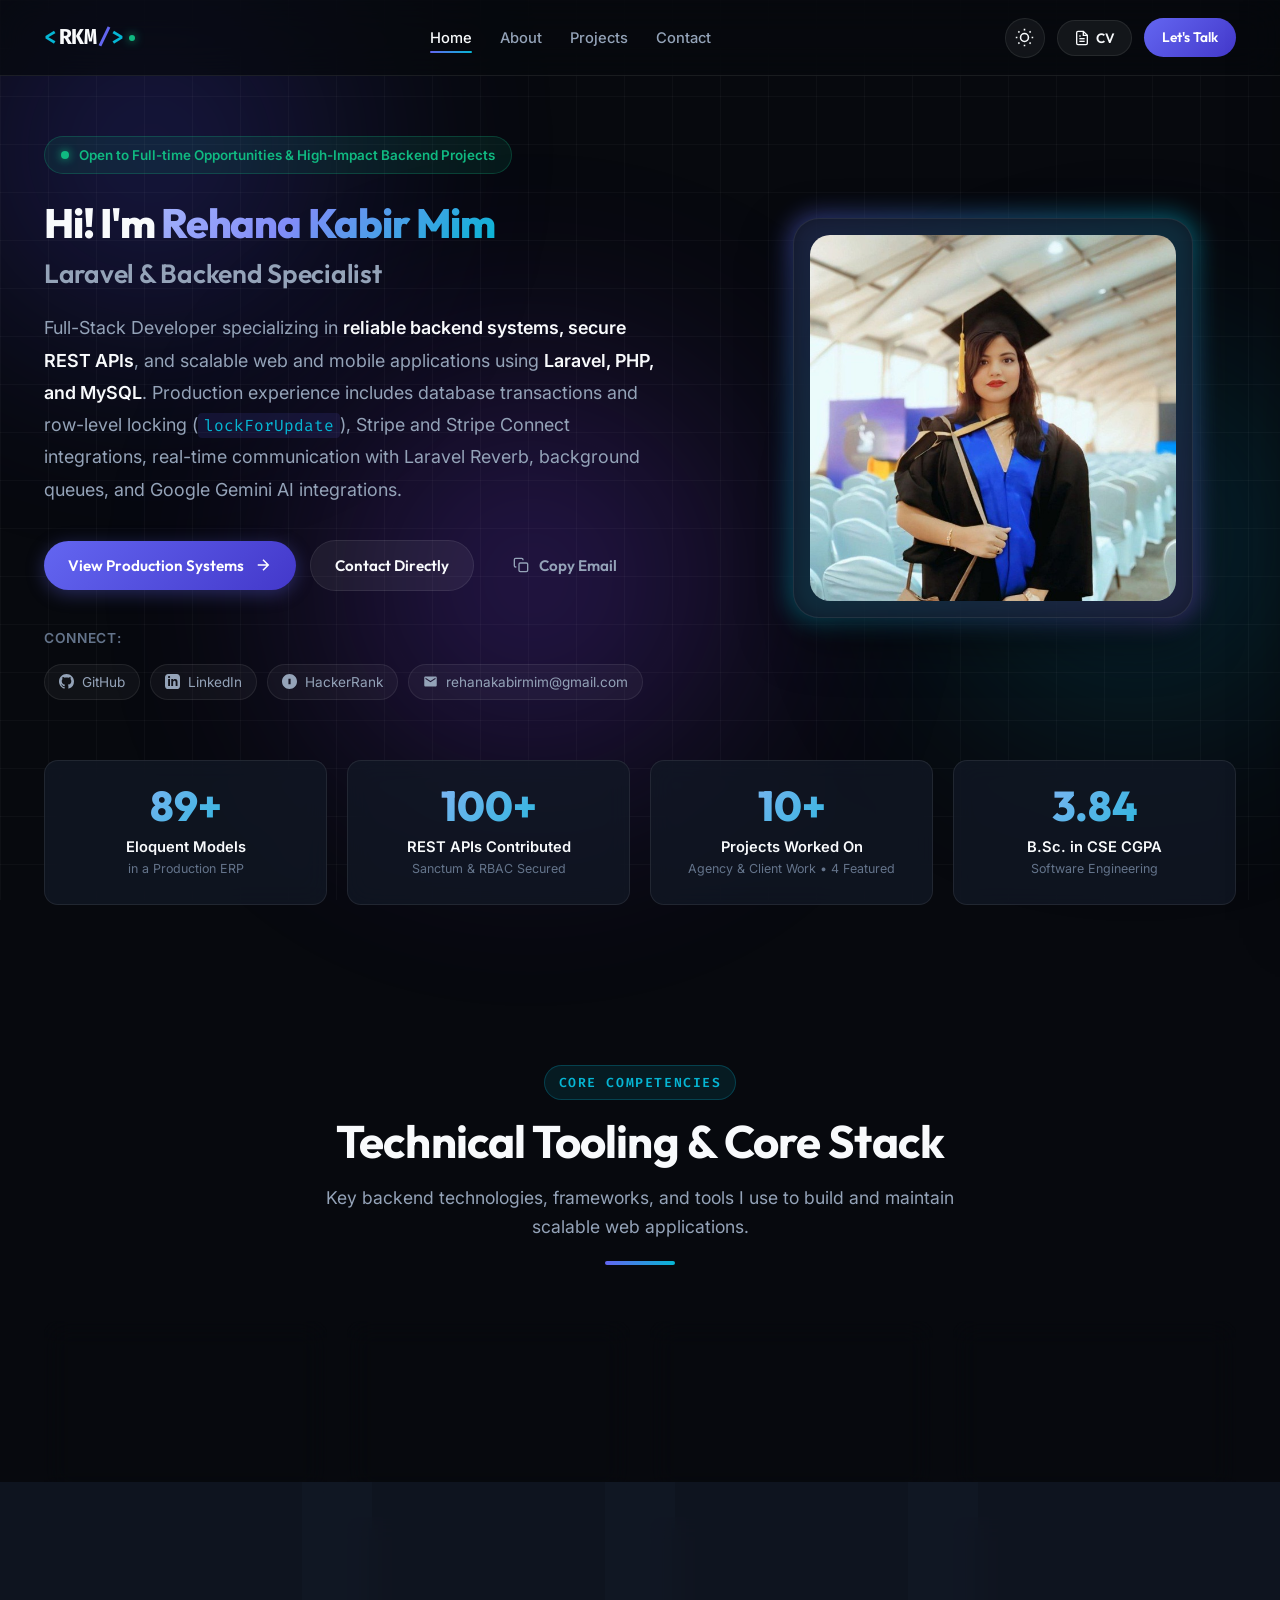
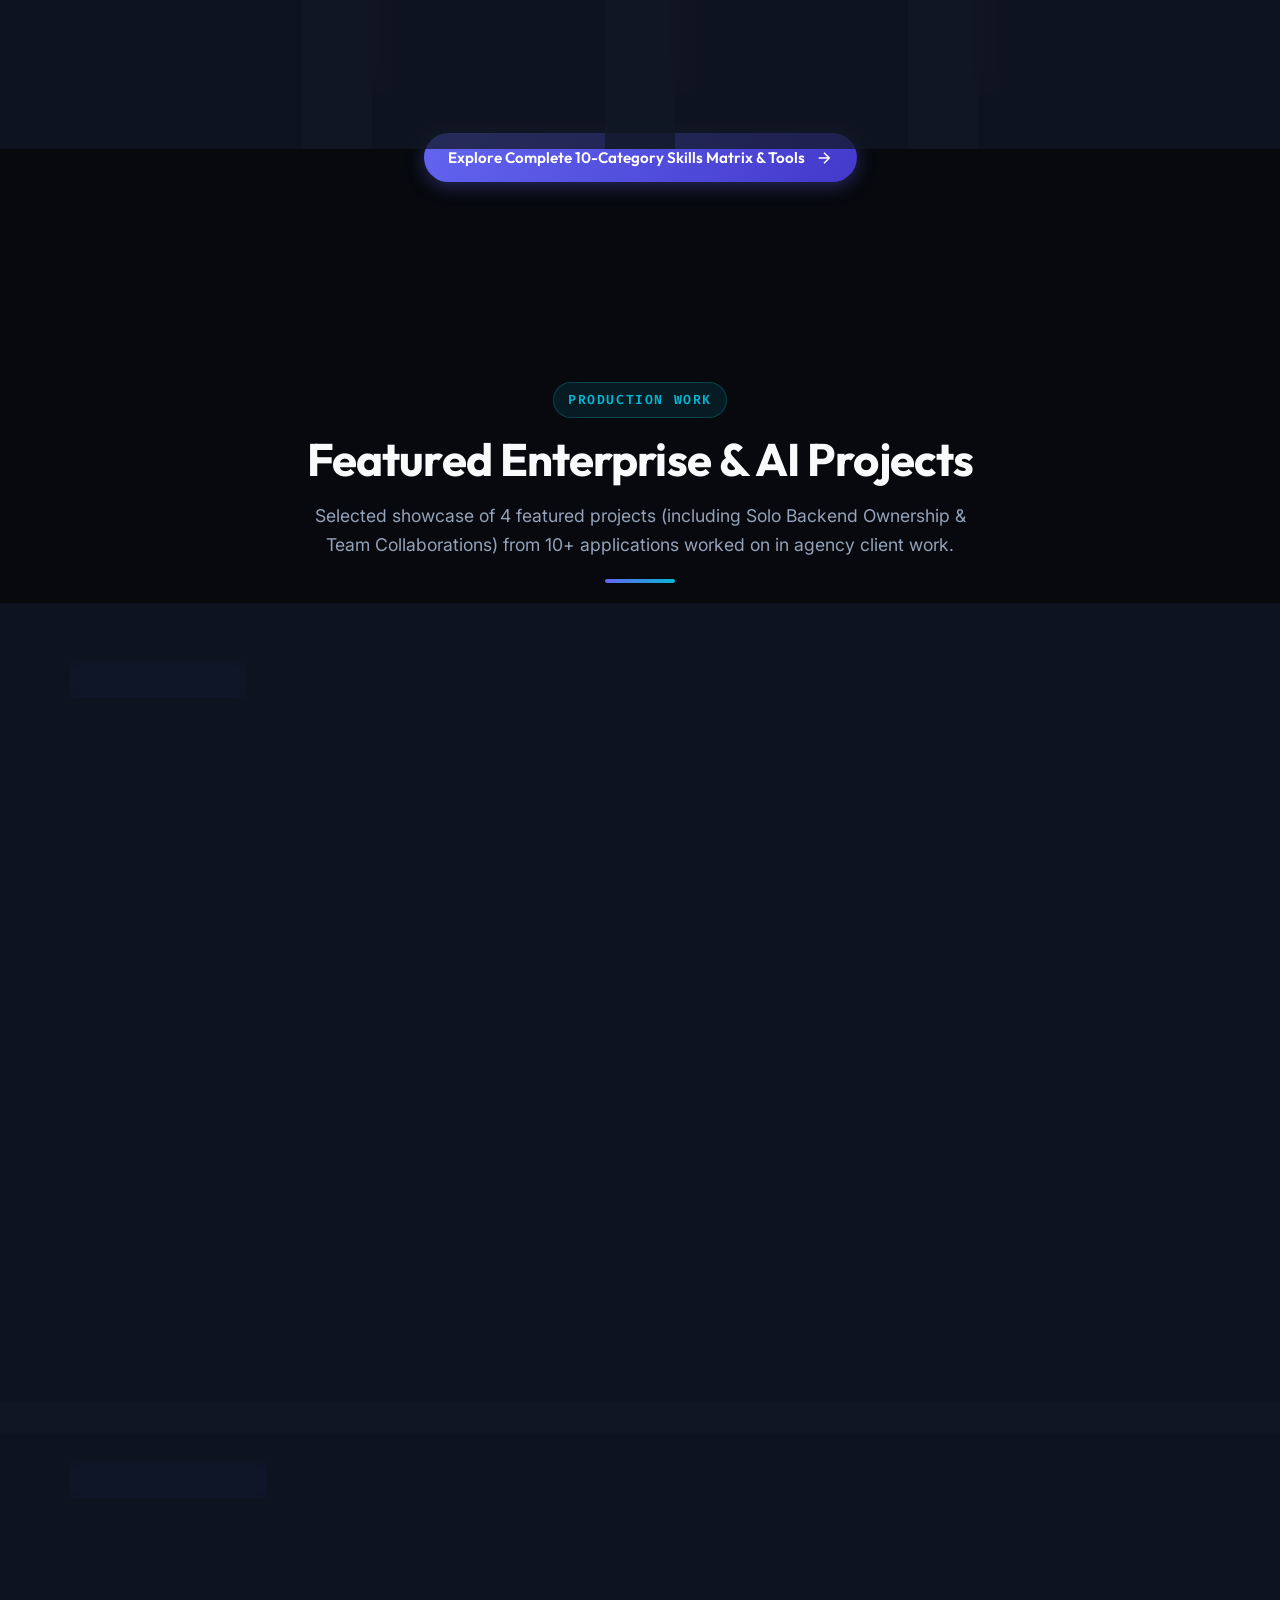
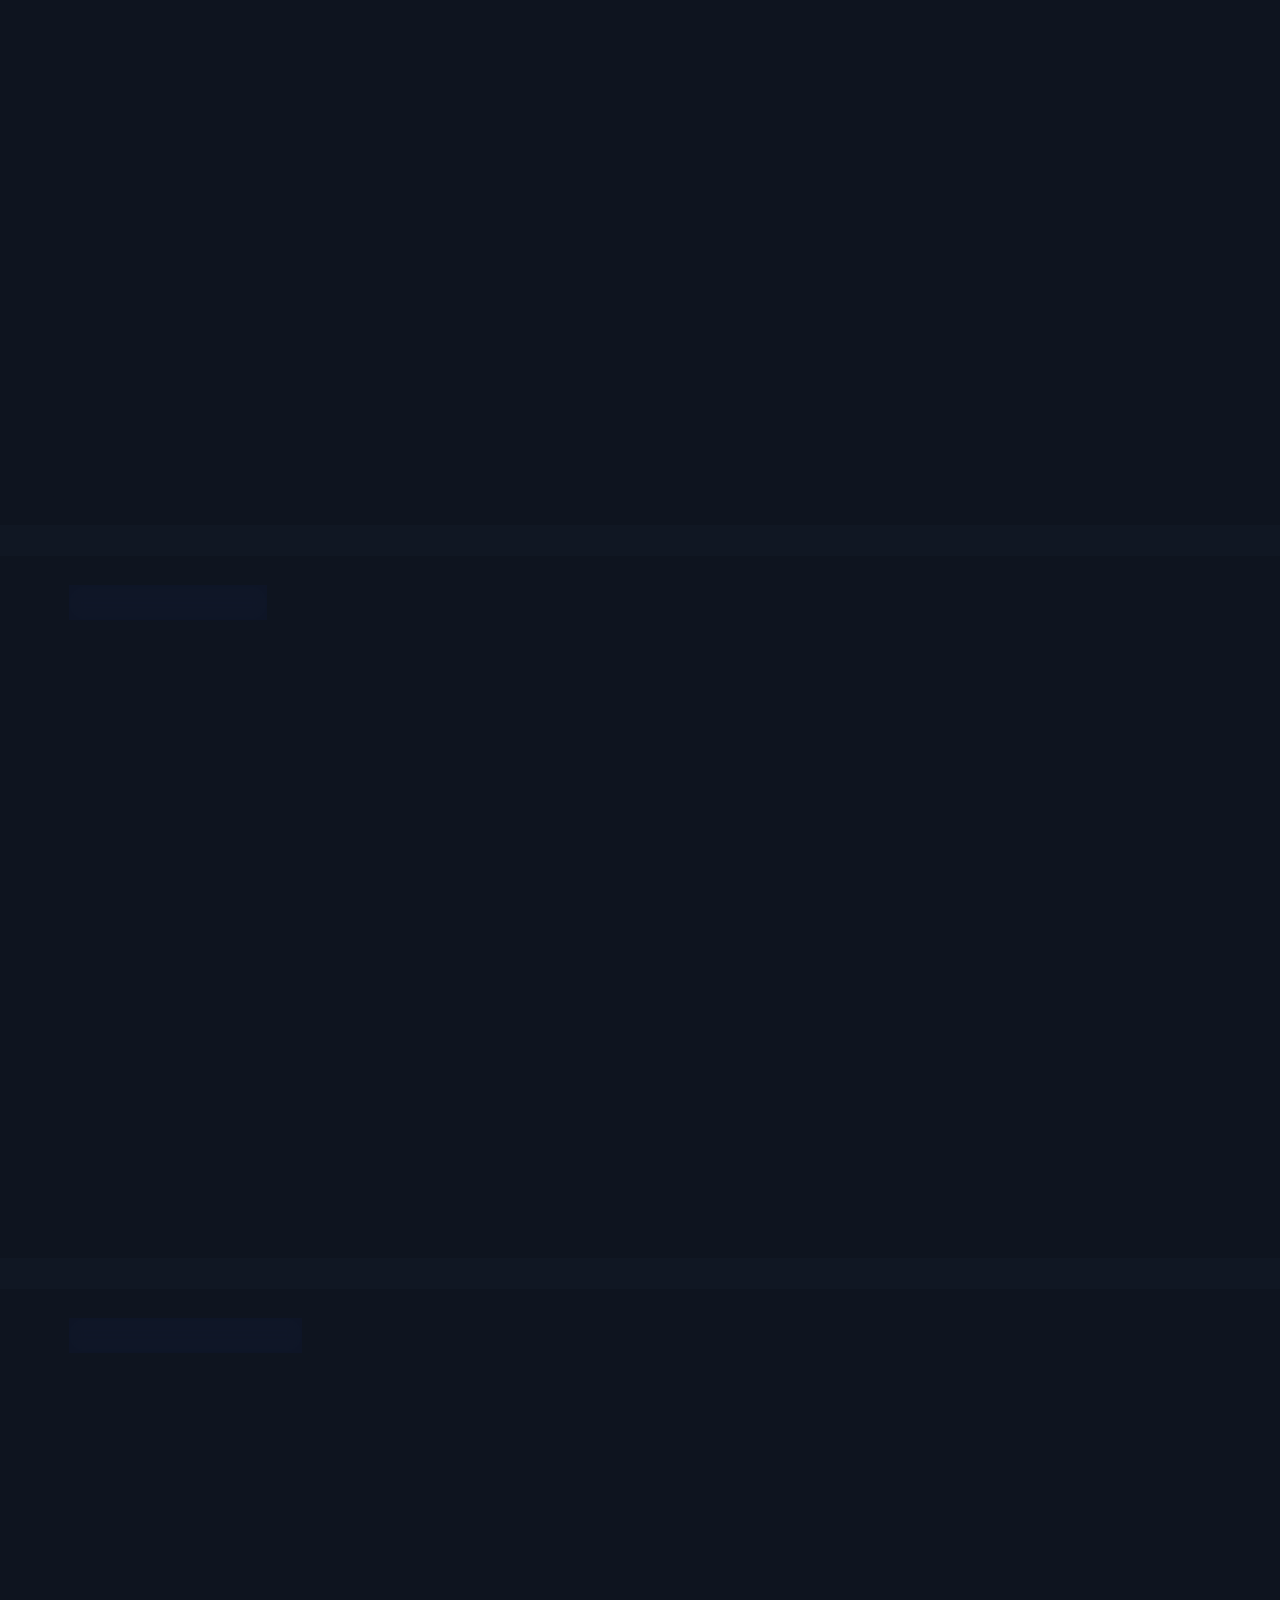
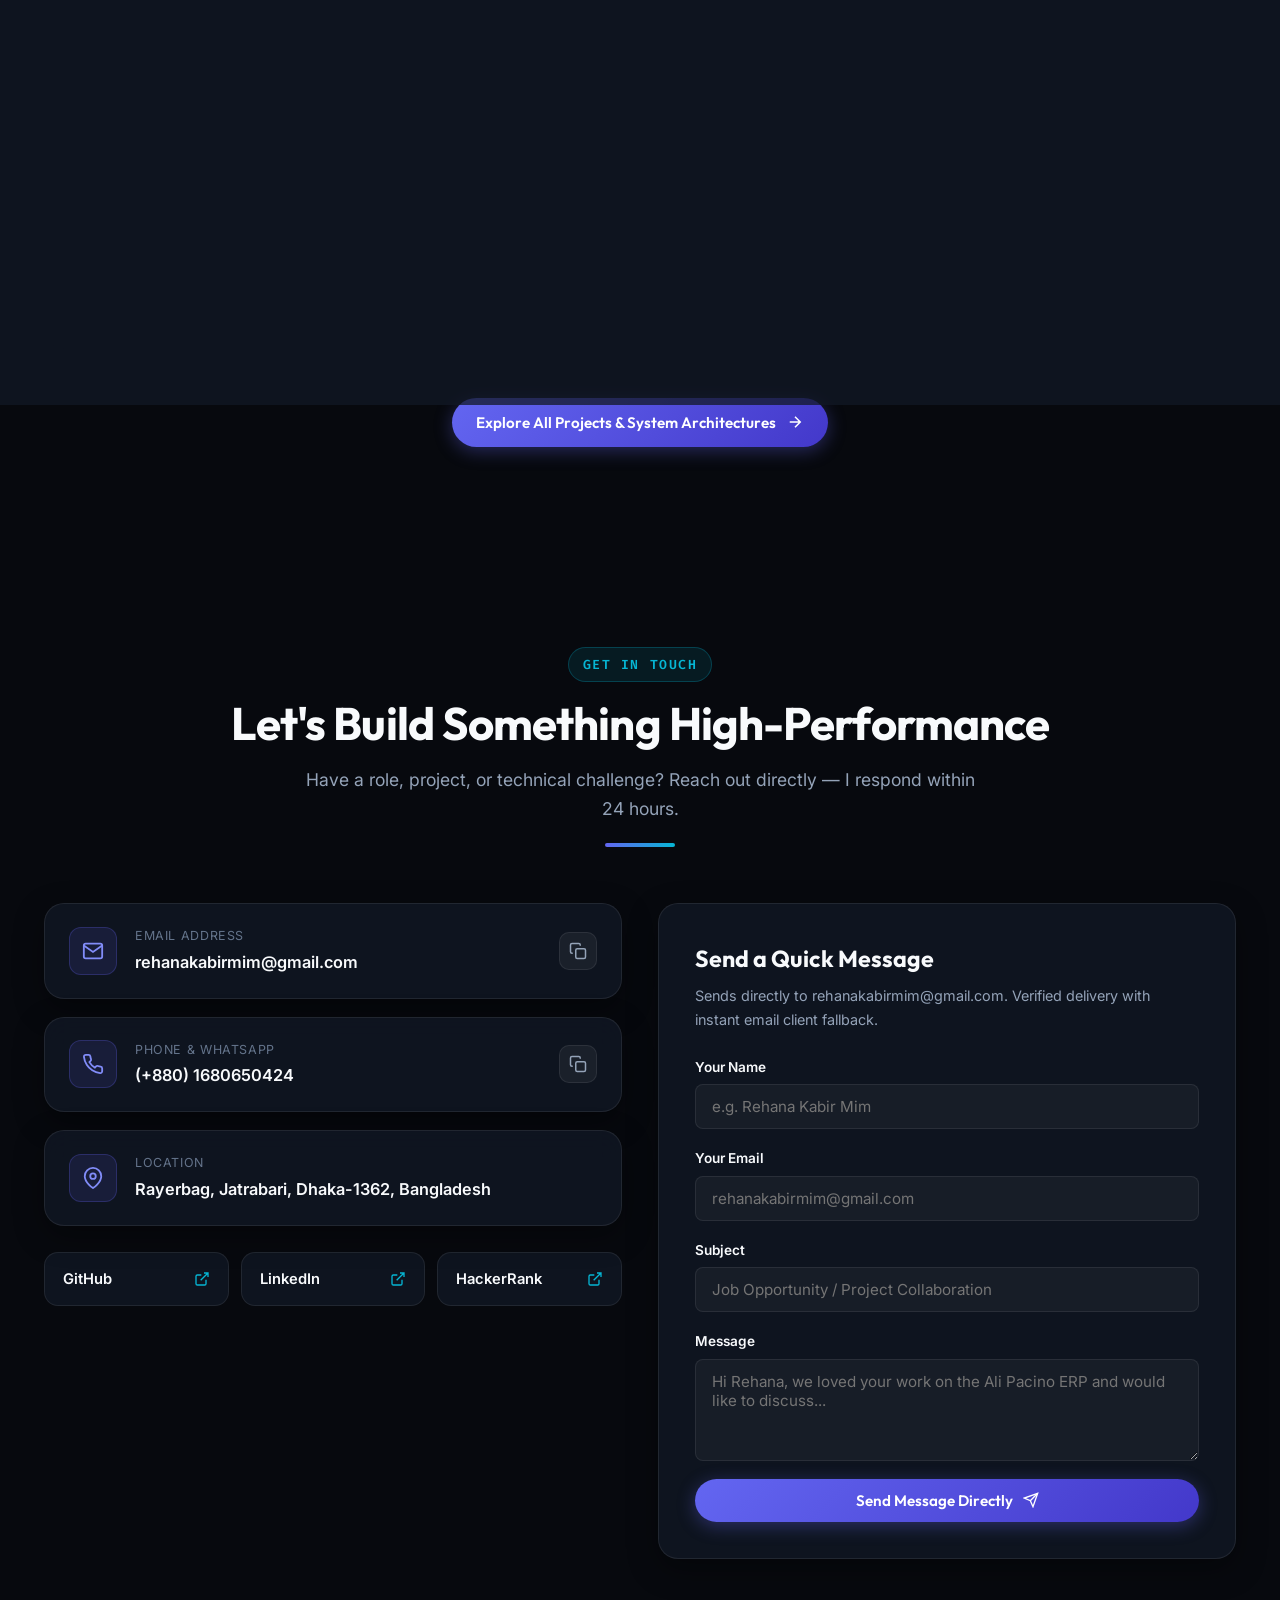
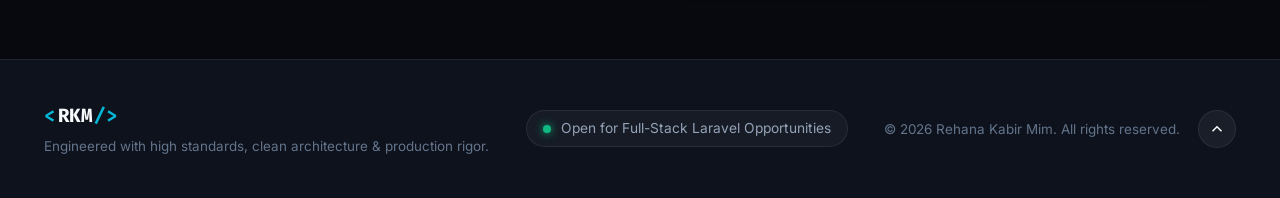
==== commit db6f94f8: "update: portfolio link to mim-portfolio in cv and meta tags" ====
--- a/index.html
+++ b/index.html
@@ -18,21 +18,21 @@
   <meta name="keywords" content="Rehana Kabir Mim, Laravel Developer, PHP Developer, Full-Stack Developer, Backend Engineer, REST API, Stripe Connect, Laravel Reverb, MySQL, Dhaka, Bangladesh">
   <meta name="author" content="Rehana Kabir Mim">
 
-  <link rel="canonical" href="https://rehanakabirmim.github.io/portfolio_up/">
+  <link rel="canonical" href="https://rehanakabirmim.github.io/mim-portfolio/">
 
   <!-- Open Graph / Meta for Social Sharing -->
   <meta property="og:type" content="website">
-  <meta property="og:url" content="https://rehanakabirmim.github.io/portfolio_up/">
+  <meta property="og:url" content="https://rehanakabirmim.github.io/mim-portfolio/">
   <meta property="og:title" content="Rehana Kabir Mim | Full-Stack & Laravel Backend Specialist">
   <meta property="og:description" content="Production-ready Laravel Backends, Real-time Systems, Stripe Connect, and Scalable APIs.">
-  <meta property="og:image" content="https://rehanakabirmim.github.io/portfolio_up/assets/images/avatar.jpg">
+  <meta property="og:image" content="https://rehanakabirmim.github.io/mim-portfolio/assets/images/avatar.jpg">
 
   <!-- Twitter Card Tags -->
   <meta name="twitter:card" content="summary_large_image">
-  <meta name="twitter:url" content="https://rehanakabirmim.github.io/portfolio_up/">
+  <meta name="twitter:url" content="https://rehanakabirmim.github.io/mim-portfolio/">
   <meta name="twitter:title" content="Rehana Kabir Mim | Full-Stack & Laravel Backend Specialist">
   <meta name="twitter:description" content="Production-ready Laravel Backends, Real-time Systems, Stripe Connect, and Scalable APIs.">
-  <meta name="twitter:image" content="https://rehanakabirmim.github.io/portfolio_up/assets/images/avatar.jpg">
+  <meta name="twitter:image" content="https://rehanakabirmim.github.io/mim-portfolio/assets/images/avatar.jpg">
 
   <!-- Favicon -->
   <link rel="icon" type="image/svg+xml" href="data:image/svg+xml,<svg xmlns='http://www.w3.org/2000/svg' viewBox='0 0 100 100'><text y='.9em' font-size='85' font-weight='bold' fill='%236366f1'>&lt;M/&gt;</text></svg>">
@@ -60,7 +60,7 @@
     },
     "email": "rehanakabirmim@gmail.com",
     "telephone": "+8801680650424",
-    "url": "https://rehanakabirmim.github.io/portfolio_up/",
+    "url": "https://rehanakabirmim.github.io/mim-portfolio/",
     "sameAs": [
       "https://github.com/rehanakabirmim",
       "https://www.linkedin.com/in/rehana-kabir-mim-63bb6623a",
@@ -814,7 +814,7 @@
           <div class="resume-sheet-links">
             <a href="https://github.com/rehanakabirmim" target="_blank">github.com/rehanakabirmim</a> • 
             <a href="https://www.linkedin.com/in/rehana-kabir-mim-63bb6623a" target="_blank">linkedin.com/in/rehana-kabir-mim</a> • 
-            <a href="https://pacinos.uk/" target="_blank">Portfolio & Live Systems</a>
+            <a href="https://rehanakabirmim.github.io/mim-portfolio/" target="_blank">rehanakabirmim.github.io/mim-portfolio</a>
           </div>
         </div>
 
